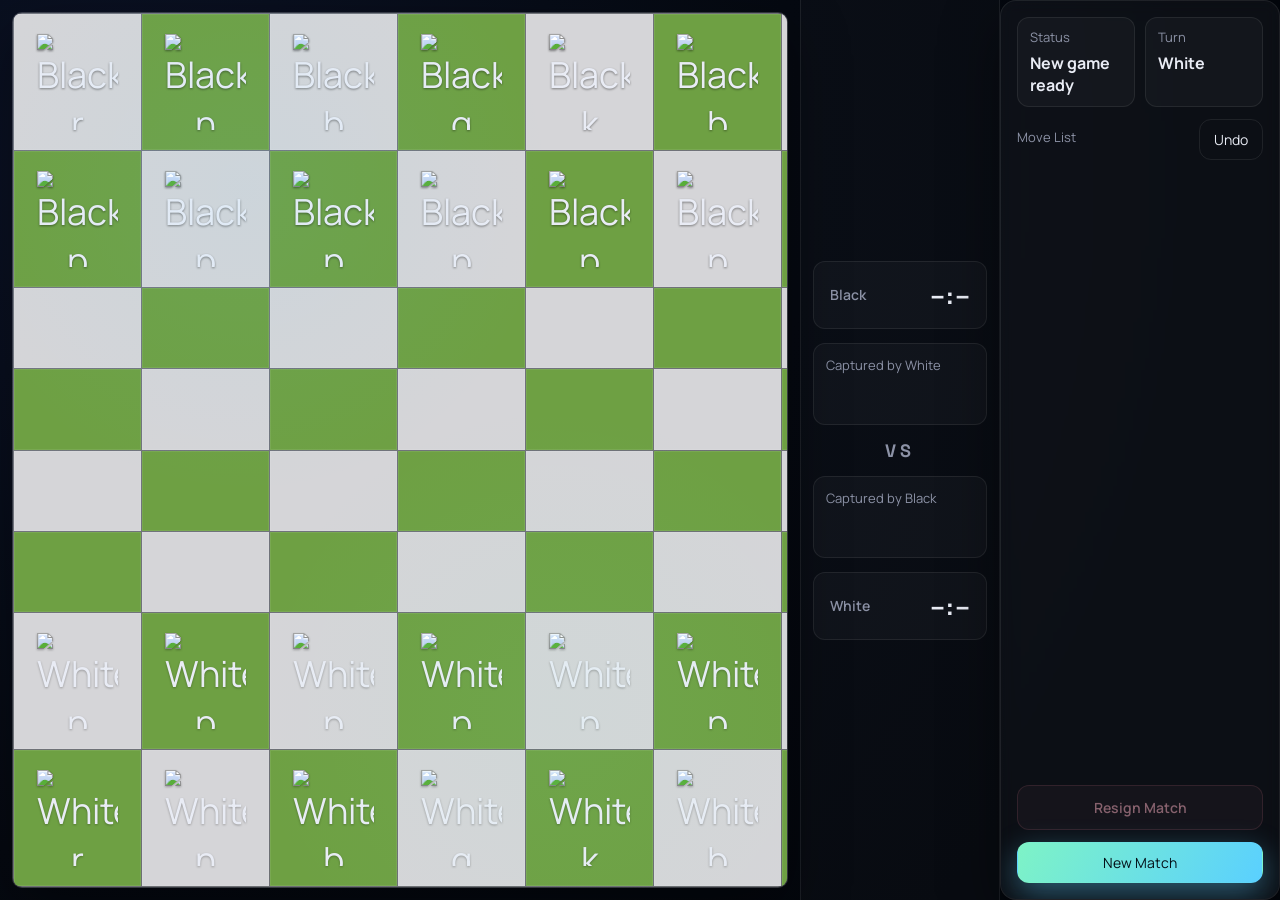
==== focus.html @ 6addab06 "feat: add game settings management and theme selection UI - Implemented game settings management in " ====
<!DOCTYPE html>
<html lang="en">
<head>
    <meta charset="UTF-8">
    <meta name="viewport" content="width=device-width, initial-scale=1.0">
    <title>Aurum Chess - Match</title>
    <link rel="preconnect" href="https://fonts.googleapis.com">
    <link rel="preconnect" href="https://fonts.gstatic.com" crossorigin>
    <link href="https://fonts.googleapis.com/css2?family=Manrope:wght@400;600;700&family=Space+Grotesk:wght@500;700&display=swap" rel="stylesheet">
    <link rel="stylesheet" href="styles/main.css">
</head>
<body class="focus-active">
    <div class="focus-layout active" id="focusLayout">
        <div class="focus-board-area">
            <div class="board-shell" id="focusBoardShell">
                <div class="board" id="focusBoard"></div>
                <div class="board-overlay"></div>
            </div>
        </div>

        <div class="focus-center">
            <div class="focus-clock">
                <span class="tag">Black</span>
                <span class="time" id="focusTimeBlack">--:--</span>
            </div>

            <div class="focus-captured">
                <p class="label">Captured by White</p>
                <div class="captured-row" id="focusCapturedWhite"></div>
            </div>

            <div class="focus-vs">VS</div>

            <div class="focus-captured">
                <p class="label">Captured by Black</p>
                <div class="captured-row" id="focusCapturedBlack"></div>
            </div>

            <div class="focus-clock">
                <span class="tag">White</span>
                <span class="time" id="focusTimeWhite">--:--</span>
            </div>
        </div>

        <div class="focus-right panel">
            <div class="focus-info">
                <div class="status">
                    <p class="label">Status</p>
                    <p class="value" id="focusStatusText">Ready</p>
                </div>
                <div class="status">
                    <p class="label">Turn</p>
                    <p class="value" id="focusTurnText">White</p>
                </div>
            </div>
            <div class="label-row">
                <p class="label">Move List</p>
                <button class="ghost" id="focusUndoBtn">Undo</button>
            </div>
            <ol id="focusMoveList" class="move-list"></ol>
            <button id="resignBtn" class="resign secondary">Resign Match</button>
            <div class="focus-post-actions" id="focusPostActions">
                <button id="reviewGameBtn" class="ghost post-match-action" disabled>Review Game</button>
                <button class="ghost exit-focus-btn post-match-action" id="exitFocusBtn">Exit Match</button>
            </div>
            <button id="newGameBtn" class="primary">New Match</button>
        </div>
    </div>

    <div id="toastContainer" class="toast-container" aria-live="polite"></div>

    <div id="resignModal" class="resign-modal" aria-hidden="true">
        <div id="resignBackdrop" class="resign-backdrop"></div>
        <section class="resign-panel" role="dialog" aria-modal="true" aria-labelledby="resignTitle">
            <h2 id="resignTitle">Resign Match?</h2>
            <p class="resign-message">Are you sure you want to resign? This will end the match immediately and count as a loss.</p>
            <div class="resign-actions">
                <button id="cancelResignBtn" class="ghost">Cancel</button>
                <button id="confirmResignBtn" class="danger">Resign</button>
            </div>
        </section>
    </div>

    <div id="reviewModal" class="review-modal" aria-hidden="true">
        <div id="reviewBackdrop" class="review-backdrop"></div>
        <section class="review-panel" role="dialog" aria-modal="true" aria-labelledby="reviewTitle">
            <header class="review-header">
                <div>
                    <p class="label">Post-Game Analysis</p>
                    <h2 id="reviewTitle">Stockfish Review</h2>
                </div>
                <button id="closeReviewBtn" class="ghost" type="button">Close</button>
            </header>
            <p id="reviewSummary" class="review-summary">Waiting for analysis...</p>
            <div id="reviewProgress" class="review-progress">Preparing Stockfish review...</div>
            <ol id="reviewList" class="review-list"></ol>
        </section>
    </div>

    <script type="module" src="js/app.js"></script>
</body>
</html>
---- styles/main.css ----
* {
    box-sizing: border-box;
}

:root {
    --bg: radial-gradient(circle at 10% 20%, #0b1226, #050911 50%, #03060c 80%);
    --text: #e9ecf5;
    --muted: #8c92a6;
    --card: rgba(255, 255, 255, 0.04);
    --stroke: rgba(255, 255, 255, 0.08);
    --glow: 0 20px 80px rgba(0, 245, 255, 0.15);
    --shadow: 0 20px 60px rgba(0, 0, 0, 0.4);
    --accent: #7ef3c6;
    --accent-2: #5ad0ff;
    --danger: #ff8fa3;

    /* board theme defaults */
    --light-square: #f7f8fc;
    --dark-square: #cad1e5;
    --accent-strong: #5ad0ff;
    --accent-soft: rgba(90, 208, 255, 0.18);
}

body {
    margin: 0;
    min-height: 100vh;
    font-family: 'Manrope', system-ui, -apple-system, sans-serif;
    color: var(--text);
    background: var(--bg);
    background-attachment: fixed;
    padding: 24px;
    overflow-x: hidden;
}

.hero-grid {
    max-width: 1400px;
    margin: 0 auto;
    display: grid;
    gap: 18px;
}

.topbar {
    display: flex;
    align-items: center;
    justify-content: space-between;
    padding: 18px 20px;
    border: 1px solid var(--stroke);
    border-radius: 16px;
    background: linear-gradient(135deg, rgba(255,255,255,0.05), rgba(255,255,255,0.01));
    box-shadow: var(--glow), var(--shadow);
}

h1 {
    margin: 6px 0 0;
    font-family: 'Space Grotesk', 'Manrope', sans-serif;
    font-size: 32px;
    letter-spacing: -0.5px;
}

.eyebrow {
    margin: 0;
    text-transform: uppercase;
    letter-spacing: 3px;
    font-size: 11px;
    color: var(--muted);
}

.top-actions {
    display: flex;
    gap: 10px;
}

.top-actions button {
    min-width: 120px;
}

button {
    font-family: inherit;
    font-size: 14px;
    color: var(--text);
    border: none;
    border-radius: 12px;
    background: var(--card);
    padding: 10px 14px;
    cursor: pointer;
    border: 1px solid var(--stroke);
    transition: transform 0.15s ease, border-color 0.2s ease, background 0.2s ease, box-shadow 0.2s ease;
}

button:hover {
    transform: translateY(-1px);
    border-color: rgba(255, 255, 255, 0.18);
}

button:active {
    transform: translateY(0);
}

button.primary {
    background: linear-gradient(120deg, var(--accent), var(--accent-2));
    color: #041018;
    box-shadow: 0 10px 30px rgba(90, 208, 255, 0.4);
    border-color: transparent;
}

button:disabled {
    opacity: 0.5;
    cursor: not-allowed;
    pointer-events: none;
}

.locked-control {
    opacity: 0.5;
    cursor: not-allowed !important;
    pointer-events: none !important;
}

/* Toast notifications */
.toast-container {
    position: fixed;
    top: 18px;
    right: 18px;
    display: grid;
    gap: 10px;
    z-index: 1200;
    pointer-events: none;
}

.toast {
    min-width: 240px;
    max-width: 320px;
    padding: 12px 14px;
    border-radius: 12px;
    border: 1px solid var(--stroke);
    background: rgba(12, 18, 32, 0.9);
    color: var(--text);
    box-shadow: 0 12px 30px rgba(0,0,0,0.35);
    font-weight: 600;
    display: flex;
    align-items: center;
    justify-content: space-between;
    gap: 12px;
    animation: toast-in 250ms ease, toast-out 250ms ease 3.75s forwards;
}

.review-modal {
    position: fixed;
    inset: 0;
    display: none;
    z-index: 1300;
}

.review-modal.active {
    display: block;
}

.review-backdrop {
    position: absolute;
    inset: 0;
    background: rgba(2, 6, 14, 0.72);
    backdrop-filter: blur(4px);
}

.review-panel {
    position: relative;
    width: min(920px, calc(100vw - 28px));
    max-height: calc(100vh - 40px);
    overflow: hidden;
    margin: 20px auto;
    border-radius: 16px;
    border: 1px solid var(--stroke);
    background: linear-gradient(160deg, rgba(8, 14, 27, 0.97), rgba(9, 12, 20, 0.95));
    box-shadow: var(--shadow), var(--glow);
    padding: 16px;
    display: grid;
    gap: 10px;
}

.review-header {
    display: flex;
    align-items: start;
    justify-content: space-between;
    gap: 12px;
}

.review-header h2 {
    margin: 3px 0 0;
    font-family: 'Space Grotesk', 'Manrope', sans-serif;
    font-size: 24px;
}

.review-summary {
    margin: 0;
    color: var(--text);
    font-weight: 700;
}

.review-progress {
    margin: 0;
    color: var(--muted);
    font-size: 13px;
}

.review-list {
    margin: 0;
    padding: 0;
    list-style: none;
    display: grid;
    gap: 8px;
    overflow: auto;
    padding-right: 6px;
}

.review-item {
    border: 1px solid var(--stroke);
    border-radius: 12px;
    padding: 10px 12px;
    background: rgba(255, 255, 255, 0.03);
    display: grid;
    gap: 6px;
}

.review-item-top {
    display: flex;
    align-items: center;
    justify-content: space-between;
    gap: 10px;
}

.review-move {
    font-weight: 700;
}

.review-badge {
    border-radius: 999px;
    padding: 5px 10px;
    font-size: 12px;
    border: 1px solid transparent;
    white-space: nowrap;
}

.review-badge.best { background: rgba(126, 243, 198, 0.18); border-color: rgba(126, 243, 198, 0.45); color: #c9ffe8; }
.review-badge.excellent { background: rgba(109, 220, 255, 0.18); border-color: rgba(109, 220, 255, 0.45); color: #cbf4ff; }
.review-badge.good { background: rgba(90, 208, 255, 0.16); border-color: rgba(90, 208, 255, 0.35); color: #d3eeff; }
.review-badge.inaccuracy { background: rgba(255, 193, 95, 0.16); border-color: rgba(255, 193, 95, 0.4); color: #ffe9b8; }
.review-badge.mistake { background: rgba(255, 153, 102, 0.16); border-color: rgba(255, 153, 102, 0.45); color: #ffd9c2; }
.review-badge.blunder { background: rgba(255, 103, 129, 0.17); border-color: rgba(255, 103, 129, 0.5); color: #ffd2dc; }

.review-detail,
.review-best-hint {
    margin: 0;
    font-size: 13px;
}

.review-best-hint {
    color: var(--accent);
}

/* Resign modal */
.resign-modal {
    position: fixed;
    inset: 0;
    display: none;
    z-index: 1300;
    align-items: center;
    justify-content: center;
}

.resign-backdrop {
    position: absolute;
    inset: 0;
    background: rgba(2, 6, 14, 0.72);
    backdrop-filter: blur(4px);
}

.resign-panel {
    position: relative;
    width: min(420px, calc(100vw - 48px));
    border-radius: 16px;
    border: 1px solid var(--stroke);
    background: linear-gradient(160deg, rgba(8, 14, 27, 0.97), rgba(9, 12, 20, 0.95));
    box-shadow: var(--shadow), var(--glow);
    padding: 24px;
    display: grid;
    gap: 16px;
}

.resign-panel h2 {
    margin: 0;
    font-family: 'Space Grotesk', 'Manrope', sans-serif;
    font-size: 22px;
}

.resign-message {
    margin: 0;
    color: var(--muted);
    font-size: 14px;
    line-height: 1.5;
}

.resign-actions {
    display: grid;
    grid-template-columns: 1fr 1fr;
    gap: 10px;
}

.toast.success { border-color: rgba(126, 243, 198, 0.6); }
.toast.info { border-color: rgba(90, 208, 255, 0.6); }
.toast.warn { border-color: rgba(255, 179, 71, 0.6); }
.toast.danger { border-color: rgba(255, 143, 163, 0.7); }

@keyframes toast-in {
    from { opacity: 0; transform: translateY(-12px); }
    to { opacity: 1; transform: translateY(0); }
}

@keyframes toast-out {
    to { opacity: 0; transform: translateY(-10px); }
}

button.ghost {
    background: transparent;
    border-color: var(--stroke);
}

button.secondary {
    background: rgba(255, 140, 163, 0.08);
    border-color: rgba(255, 140, 163, 0.25);
    color: #ffb3c6;
}

button.danger {
    background: linear-gradient(120deg, rgba(255, 140, 163, 0.9), rgba(255, 100, 140, 0.85));
    color: #fff;
    border-color: transparent;
    box-shadow: 0 10px 30px rgba(255, 140, 163, 0.35);
}

button.resign {
    width: 100%;
    padding: 12px;
    margin-top: 6px;
    font-weight: 600;
}

.layout {
    display: grid;
    grid-template-columns: 280px 1fr 260px;
    gap: 18px;
}

.home-layout {
    grid-template-columns: minmax(280px, 760px);
    justify-content: center;
}

.home-layout .panel.controls {
    width: 100%;
}

.panel {
    border: 1px solid var(--stroke);
    border-radius: 16px;
    background: var(--card);
    padding: 16px;
    box-shadow: var(--shadow);
    backdrop-filter: blur(8px);
}

.controls .control-block {
    margin-bottom: 16px;
}

.label {
    margin: 0 0 6px;
    color: var(--muted);
    font-size: 13px;
}

.label-row {
    display: flex;
    justify-content: space-between;
    align-items: center;
    gap: 10px;
}

.pill {
    padding: 6px 10px;
    border-radius: 20px;
    font-size: 12px;
    color: #041018;
    background: var(--accent);
    font-weight: 700;
}

.segmented {
    display: grid;
    grid-template-columns: repeat(2, 1fr);
    gap: 10px;
}

.segmented.small {
    grid-template-columns: repeat(3, 1fr);
}

.seg {
    padding: 10px 12px;
    background: rgba(255, 255, 255, 0.03);
}

.seg.active {
    background: rgba(255, 255, 255, 0.08);
    border-color: rgba(255, 255, 255, 0.12);
}

.chips {
    display: flex;
    gap: 8px;
    flex-wrap: wrap;
}

.chip {
    background: rgba(255, 255, 255, 0.04);
    border-radius: 999px;
    padding: 8px 12px;
    border: 1px solid var(--stroke);
}

.chip.active {
    background: rgba(255, 255, 255, 0.12);
    border-color: rgba(255, 255, 255, 0.18);
}

.theme-grid {
    display: grid;
    grid-template-columns: repeat(auto-fit, minmax(120px, 1fr));
    gap: 10px;
}

.theme-card {
    width: 100%;
    padding: 10px;
    display: grid;
    gap: 6px;
    align-items: center;
    grid-template-columns: 36px 1fr;
    grid-template-rows: auto auto;
    background: rgba(255, 255, 255, 0.03);
}

.theme-card .swatch {
    width: 36px;
    height: 36px;
    border-radius: 10px;
    border: 1px solid rgba(255, 255, 255, 0.15);
    grid-row: span 2;
}

.theme-card .title {
    font-weight: 700;
}

.theme-card .lock {
    color: var(--muted);
    font-size: 12px;
}

.theme-card.locked {
    opacity: 0.6;
    cursor: not-allowed;
}

.theme-card.active {
    border-color: rgba(255, 255, 255, 0.18);
    box-shadow: 0 10px 30px rgba(90, 208, 255, 0.3);
}

.hint {
    margin: 6px 0 0;
    font-size: 12px;
    color: var(--muted);
}

.board-wrapper {
    display: grid;
    gap: 12px;
}

.timers {
    display: grid;
    grid-template-columns: repeat(2, 1fr);
    gap: 10px;
}

.clock {
    border: 1px solid var(--stroke);
    border-radius: 12px;
    padding: 10px 12px;
    background: rgba(255, 255, 255, 0.03);
    display: flex;
    align-items: center;
    justify-content: space-between;
}

.clock .tag {
    color: var(--muted);
    font-size: 13px;
}

.clock .time {
    font-weight: 700;
    font-size: 20px;
}

.board-shell {
    position: relative;
    border-radius: 10px;
    overflow: hidden;
    box-shadow: var(--shadow);
    border: 1px solid rgba(255, 255, 255, 0.16);
    background: linear-gradient(145deg, rgba(255,255,255,0.06), rgba(255,255,255,0.02));
}

.board {
    position: relative;
    width: 100%;
    aspect-ratio: 1;
    display: grid;
    grid-template-columns: repeat(8, 1fr);
    grid-template-rows: repeat(8, 1fr);
    gap: 1px;
    padding: 1px;
    background: rgba(255, 255, 255, 0.4);
    transition: transform 0.3s ease;
}

.board.flipped {
    transform: rotate(180deg);
}

.square {
    position: relative;
    display: grid;
    place-items: center;
    font-size: clamp(26px, 5vw, 36px);
    user-select: none;
    transition: background 0.2s ease, transform 0.1s ease;
    border-radius: 0;
}

.square.light {
    background: var(--light-square);
}

.square.dark {
    background: var(--dark-square);
}

.square .piece {
    width: 84%;
    height: 84%;
    display: block;
    pointer-events: auto;
    user-select: none;
    transition: transform 0.1s ease;
    cursor: grab;
    object-fit: contain;
    filter: drop-shadow(0 1px 1px rgba(0, 0, 0, 0.35));
}

.square .piece:active {
    cursor: grabbing;
}

/* White pieces */
.square .piece-w {
    filter: drop-shadow(0 1px 1px rgba(0, 0, 0, 0.28));
}

/* Black pieces */
.square .piece-b {
    filter: drop-shadow(0 1px 1px rgba(0, 0, 0, 0.42));
}

.square.highlight-move::after {
    content: '';
    width: 24px;
    height: 24px;
    border-radius: 50%;
    background: var(--accent-soft);
    border: 3px solid var(--accent-strong);
    position: absolute;
    box-shadow: 0 0 8px var(--accent-strong), inset 0 0 4px var(--accent-strong);
}

.square.capture::after {
    width: 70%;
    height: 70%;
    border-radius: 10px;
}

.square.selected {
    background: rgba(90, 208, 255, 0.34) !important;
    outline: 3px solid var(--accent-strong);
    outline-offset: -2px;
    box-shadow: inset 0 0 0 3px rgba(90, 208, 255, 0.7), 0 0 12px rgba(90, 208, 255, 0.45);
}

.square.last-move {
    background: rgba(126, 243, 198, 0.34) !important;
    box-shadow: inset 0 0 0 3px rgba(126, 243, 198, 0.85), 0 0 12px rgba(126, 243, 198, 0.5);
}

.square.drag-over {
    background: rgba(90, 208, 255, 0.28) !important;
    outline: 3px dashed var(--accent-strong);
    outline-offset: -3px;
}

.square.in-check {
    box-shadow: inset 0 0 0 3px var(--danger);
}

.board-overlay {
    position: absolute;
    inset: 0;
    pointer-events: none;
    background: radial-gradient(circle at 30% 20%, rgba(90, 208, 255, 0.07), transparent 35%),
                radial-gradient(circle at 70% 80%, rgba(126, 243, 198, 0.06), transparent 35%);
}

.info-row {
    display: grid;
    grid-template-columns: repeat(3, 1fr);
    gap: 10px;
}

.captured-bar {
    display: grid;
    grid-template-columns: 1fr 1fr;
    gap: 10px;
}

.captured-side {
    border: 1px solid var(--stroke);
    border-radius: 12px;
    padding: 10px 12px;
    background: rgba(255, 255, 255, 0.03);
}

.captured-row {
    display: flex;
    flex-wrap: wrap;
    gap: 2px;
    min-height: 28px;
    font-size: 22px;
    line-height: 1;
}

.captured-piece {
    width: 22px;
    height: 22px;
    object-fit: contain;
    filter: drop-shadow(0 1px 1px rgba(0, 0, 0, 0.35));
}

.status {
    border: 1px solid var(--stroke);
    border-radius: 12px;
    padding: 10px 12px;
    background: rgba(255, 255, 255, 0.03);
}

.status .value {
    margin: 2px 0 0;
    font-size: 16px;
    font-weight: 700;
}

.moves .move-list {
    margin: 12px 0 0;
    padding-left: 20px;
    max-height: calc(100vh - 220px);
    overflow-y: auto;
    display: grid;
    gap: 8px;
}

.move-list li {
    background: rgba(255, 255, 255, 0.03);
    padding: 8px 10px;
    border-radius: 10px;
    border: 1px solid var(--stroke);
    list-style-position: inside;
}

@media (max-width: 1100px) {
    .layout {
        grid-template-columns: 1fr;
    }

    .timers {
        grid-template-columns: repeat(2, minmax(0, 1fr));
    }

    .info-row {
        grid-template-columns: repeat(3, minmax(0, 1fr));
    }
}

@media (max-width: 720px) {
    body {
        padding: 14px;
    }

    .layout {
        grid-template-columns: 1fr;
    }

    .info-row {
        grid-template-columns: repeat(2, minmax(0, 1fr));
    }
}

/* ── Mobile-first refinements ── */
@media (max-width: 900px) {
    .topbar {
        flex-direction: column;
        align-items: flex-start;
        gap: 12px;
    }
    .top-actions {
        width: 100%;
        flex-wrap: wrap;
    }

    .top-actions button {
        flex: 1 1 48%;
    }

    .layout {
        grid-template-columns: 1fr;
        gap: 14px;
    }

    .home-layout {
        grid-template-columns: 1fr;
    }

    .board-wrapper {
        order: 1;
    }

    .panel.controls {
        order: 2;
    }

    .panel.moves {
        order: 3;
    }

    .board-shell {
        max-width: 640px;
        margin: 0 auto;
        width: 100%;
        height: auto;
    }

    .timers {
        grid-template-columns: 1fr;
    }

    .captured-bar {
        grid-template-columns: 1fr;
    }

    .info-row {
        grid-template-columns: repeat(2, minmax(0, 1fr));
    }
}

@media (max-width: 600px) {
    body {
        padding: 10px;
    }

    h1 {
        font-size: 26px;
    }

    .top-actions button {
        flex-basis: 100%;
    }

    .board-shell {
        width: calc(100vw - 20px);
        height: calc(100vw - 20px);
        max-width: 100%;
        max-height: 100vw;
        margin: 0 auto;
    }

    .moves .move-list {
        max-height: 240px;
    }
}

/* ── Board theme swatches ───────────────────────────────────────────────
   Each theme sets square colours, accent colours, and overrides
   piece fill / stroke so pieces are always readable on that palette.
──────────────────────────────────────────────────────────────────────── */

/* 0 · Tournament Green (classic green + gray) */
.theme-0 {
    --light-square: #d5d5d8; --dark-square: #6ea043;
    --accent-strong: #5ad0ff; --accent-soft: rgba(90,208,255,0.18);
    --pw-color: #ffffff; --pw-stroke: #111111;
    --pb-color: #111111; --pb-stroke: rgba(255,255,255,0.75);
}

/* 1 · Amberwood (warm honey-brown) */
.theme-1 {
    --light-square: #f8f0df; --dark-square: #d8b889;
    --accent-strong: #ffb347; --accent-soft: rgba(255,179,71,0.22);
    --pw-color: #fff8e7; --pw-stroke: #3d1c02;
    --pb-color: #2b0f00; --pb-stroke: rgba(255,230,180,0.65);
}

/* 2 · Mint Crest (fresh green) */
.theme-2 {
    --light-square: #e7fff3; --dark-square: #9de5c2;
    --accent-strong: #46d681; --accent-soft: rgba(70,214,129,0.18);
    --pw-color: #f4fff9; --pw-stroke: #0d2b1a;
    --pb-color: #0d2b1a; --pb-stroke: rgba(200,255,225,0.6);
}

/* 3 · Blush Silk (soft pink) */
.theme-3 {
    --light-square: #ffeef5; --dark-square: #f3a6cd;
    --accent-strong: #ff6fbd; --accent-soft: rgba(255,111,189,0.18);
    --pw-color: #fff0f7; --pw-stroke: #5a0030;
    --pb-color: #3b0020; --pb-stroke: rgba(255,210,235,0.65);
}

/* 4 · Polar Sky (periwinkle-blue) */
.theme-4 {
    --light-square: #f2f7ff; --dark-square: #9fbdfc;
    --accent-strong: #6f8bff; --accent-soft: rgba(111,139,255,0.2);
    --pw-color: #eef4ff; --pw-stroke: #18215c;
    --pb-color: #101840; --pb-stroke: rgba(210,225,255,0.6);
}

/* 5 · Violet Crown (lavender-purple) */
.theme-5 {
    --light-square: #f9f2ff; --dark-square: #c9a6f7;
    --accent-strong: #b073ff; --accent-soft: rgba(176,115,255,0.2);
    --pw-color: #fbf4ff; --pw-stroke: #2e0050;
    --pb-color: #220040; --pb-stroke: rgba(240,210,255,0.6);
}

/* 6 · Glacier Fade (teal-grey) */
.theme-6 {
    --light-square: #eef6f7; --dark-square: #89b6c4;
    --accent-strong: #49c1ff; --accent-soft: rgba(73,193,255,0.16);
    --pw-color: #f0fafc; --pw-stroke: #0d2d38;
    --pb-color: #062030; --pb-stroke: rgba(195,235,245,0.6);
}

/* 7 · Champagne (warm taupe) */
.theme-7 {
    --light-square: #f7f3ef; --dark-square: #c7b09d;
    --accent-strong: #e5c08c; --accent-soft: rgba(229,192,140,0.2);
    --pw-color: #fffbf5; --pw-stroke: #3a2510;
    --pb-color: #2a180a; --pb-stroke: rgba(255,240,210,0.6);
}

/* 8 · Garden Glass (bright sage) */
.theme-8 {
    --light-square: #f6fff7; --dark-square: #b5f0c2;
    --accent-strong: #7be495; --accent-soft: rgba(123,228,149,0.2);
    --pw-color: #f4fff6; --pw-stroke: #103020;
    --pb-color: #0c2518; --pb-stroke: rgba(210,255,220,0.6);
}

/* 9 · Frosted Slate (muted silver) */
.theme-9 {
    --light-square: #f6f7fb; --dark-square: #bfc2d7;
    --accent-strong: #9aa4ff; --accent-soft: rgba(154,164,255,0.2);
    --pw-color: #f8f9ff; --pw-stroke: #20223a;
    --pb-color: #181a30; --pb-stroke: rgba(220,225,255,0.6);
}

/* ═══════════════════════════════════════════
   FOCUS MODE LAYOUT
   ═══════════════════════════════════════════ */

.focus-layout {
    display: none;
}

.focus-layout.active {
    display: flex;
    flex-direction: row;
    height: 100vh;
    width: 100vw;
    position: fixed;
    top: 0;
    left: 0;
    z-index: 1000;
    background: var(--bg);
    background-attachment: fixed;
    overflow: hidden;
}

body.focus-active > .focus-layout.active {
    position: fixed;
}

/* Left — board fills entire area as a square */
.focus-board-area {
    flex: 1;
    display: flex;
    align-items: center;
    justify-content: center;
    padding: 12px;
    min-width: 0;
}

.focus-board-area .board-shell {
    width: calc(100vh - 24px);
    max-width: 100%;
    height: calc(100vh - 24px);
    max-height: 100%;
}

.focus-board-area .board {
    position: relative;
    width: 100%;
    height: 100%;
    display: grid;
    grid-template-columns: repeat(8, 1fr);
    grid-template-rows: repeat(8, 1fr);
}

/* Center — clocks + captured */
.focus-center {
    width: 200px;
    min-width: 200px;
    display: flex;
    flex-direction: column;
    gap: 14px;
    padding: 16px 12px;
    justify-content: center;
    border-left: 1px solid var(--stroke);
    border-right: 1px solid var(--stroke);
    background: rgba(255, 255, 255, 0.02);
}

.focus-clock {
    border: 1px solid var(--stroke);
    border-radius: 12px;
    padding: 14px 16px;
    background: rgba(255, 255, 255, 0.03);
    display: flex;
    align-items: center;
    justify-content: space-between;
}

.focus-clock .tag {
    color: var(--muted);
    font-size: 14px;
    font-weight: 600;
}

.focus-clock .time {
    font-weight: 700;
    font-size: 28px;
}

.focus-captured {
    border: 1px solid var(--stroke);
    border-radius: 12px;
    padding: 12px;
    background: rgba(255, 255, 255, 0.03);
}

.focus-captured .captured-row {
    min-height: 32px;
    font-size: 24px;
}

.focus-captured .captured-piece {
    width: 26px;
    height: 26px;
}

.focus-vs {
    text-align: center;
    font-family: 'Space Grotesk', sans-serif;
    font-size: 18px;
    font-weight: 700;
    color: var(--muted);
    letter-spacing: 4px;
}

/* Right — info + moves + exit */
.focus-right {
    width: 280px;
    min-width: 280px;
    display: flex;
    flex-direction: column;
    gap: 12px;
    overflow: hidden;
}

.focus-info {
    display: grid;
    grid-template-columns: 1fr 1fr;
    gap: 10px;
}

.focus-right .move-list {
    flex: 1;
    max-height: none;
    overflow-y: auto;
}

.focus-post-actions {
    display: none;
    gap: 10px;
    margin-top: auto;
}

.focus-post-actions.visible {
    display: grid;
}

.post-match-action {
    width: 100%;
}

.exit-focus-btn {
    width: 100%;
    padding: 14px;
    font-size: 15px;
    font-weight: 600;
    color: var(--danger);
    border-color: rgba(255,143,163,0.25);
}

.exit-focus-btn:hover {
    background: rgba(255,143,163,0.08);
}

/* Hide normal layout when focus is active */
body.focus-active .hero-grid > header,
body.focus-active #normalLayout {
    display: none !important;
}

body.focus-active {
    padding: 0;
    overflow: hidden;
}

body.focus-active .hero-grid {
    max-width: 100%;
    gap: 0;
    height: 100vh;
}

/* Focus mode mobile overrides (after base styles for priority) */
@media (max-width: 900px) {
    .focus-layout.active {
        flex-direction: column;
        height: 100vh;
        overflow-y: auto;
    }

    .focus-board-area {
        height: 56vh;
        padding: 8px;
    }

    .focus-board-area .board-shell {
        width: calc(100vw - 20px);
        height: calc(100vw - 20px);
        max-width: 100%;
        max-height: calc(100vw - 20px);
    }

    .focus-center {
        width: 100%;
        min-width: 0;
        flex-direction: row;
        flex-wrap: wrap;
        gap: 10px;
        border-left: none;
        border-right: none;
        border-top: 1px solid var(--stroke);
        border-bottom: 1px solid var(--stroke);
    }

    .focus-center .focus-clock,
    .focus-center .focus-captured {
        flex: 1 1 45%;
    }

    .focus-right {
        width: 100%;
        min-width: 0;
        padding: 12px;
    }

    .focus-clock .time {
        font-size: 22px;
    }

    .focus-captured .captured-row {
        font-size: 20px;
    }

    .focus-right .move-list {
        max-height: 260px;
    }
}
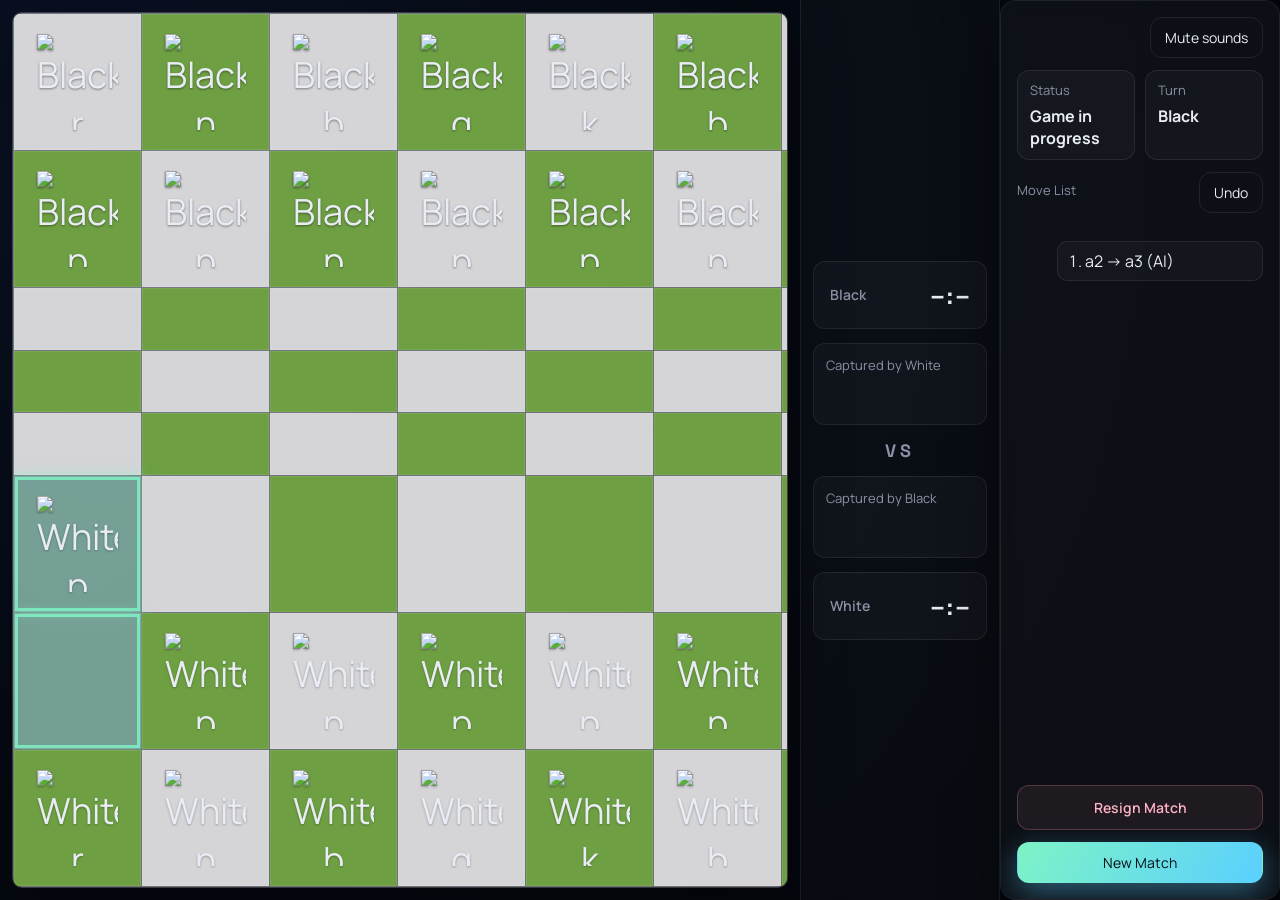
==== commit 6096857f: "feat: add audio mute toggle and improve accessibility features" ====
--- a/focus.html
+++ b/focus.html
@@ -43,14 +43,17 @@
         </div>
 
         <div class="focus-right panel">
+            <div class="focus-action-row">
+                <button id="muteToggleBtn" class="ghost" type="button" aria-pressed="false">Mute sounds</button>
+            </div>
             <div class="focus-info">
                 <div class="status">
                     <p class="label">Status</p>
-                    <p class="value" id="focusStatusText">Ready</p>
+                    <p class="value" id="focusStatusText" role="status" aria-live="polite">Ready</p>
                 </div>
                 <div class="status">
                     <p class="label">Turn</p>
-                    <p class="value" id="focusTurnText">White</p>
+                    <p class="value" id="focusTurnText" role="status" aria-live="polite">White</p>
                 </div>
             </div>
             <div class="label-row">
--- a/styles/main.css
+++ b/styles/main.css
@@ -71,7 +71,7 @@
 }
 
 .top-actions button {
-    min-width: 120px;
+    min-width: 0;
 }
 
 button {
@@ -92,6 +92,12 @@
     border-color: rgba(255, 255, 255, 0.18);
 }
 
+button:focus-visible {
+    outline: 3px solid var(--accent-strong);
+    outline-offset: 3px;
+    box-shadow: 0 0 0 4px rgba(126, 243, 198, 0.15);
+}
+
 button:active {
     transform: translateY(0);
 }
@@ -239,12 +245,20 @@
     white-space: nowrap;
 }
 
+.review-badge.brilliant { background: rgba(255, 213, 120, 0.18); border-color: rgba(255, 213, 120, 0.55); color: #fff1c8; }
+.review-badge.great { background: rgba(120, 220, 255, 0.18); border-color: rgba(120, 220, 255, 0.5); color: #d8f4ff; }
 .review-badge.best { background: rgba(126, 243, 198, 0.18); border-color: rgba(126, 243, 198, 0.45); color: #c9ffe8; }
 .review-badge.excellent { background: rgba(109, 220, 255, 0.18); border-color: rgba(109, 220, 255, 0.45); color: #cbf4ff; }
 .review-badge.good { background: rgba(90, 208, 255, 0.16); border-color: rgba(90, 208, 255, 0.35); color: #d3eeff; }
 .review-badge.inaccuracy { background: rgba(255, 193, 95, 0.16); border-color: rgba(255, 193, 95, 0.4); color: #ffe9b8; }
 .review-badge.mistake { background: rgba(255, 153, 102, 0.16); border-color: rgba(255, 153, 102, 0.45); color: #ffd9c2; }
 .review-badge.blunder { background: rgba(255, 103, 129, 0.17); border-color: rgba(255, 103, 129, 0.5); color: #ffd2dc; }
+
+.review-badge.review-badge-compact {
+    font-size: 10px;
+    padding: 4px 6px;
+    white-space: nowrap;
+}
 
 .review-detail,
 .review-best-hint {
@@ -394,14 +408,14 @@
 }
 
 .segmented {
-    display: grid;
-    grid-template-columns: repeat(2, 1fr);
-    gap: 10px;
-}
-
-.segmented.small {
-    grid-template-columns: repeat(3, 1fr);
-}
+        display: grid;
+        grid-template-columns: repeat(2, minmax(0, 1fr));
+        gap: 10px;
+    }
+
+    .segmented.small {
+        grid-template-columns: repeat(auto-fit, minmax(100px, 1fr));
+    }
 
 .seg {
     padding: 10px 12px;
@@ -456,23 +470,49 @@
     grid-row: span 2;
 }
 
-.theme-card .title {
-    font-weight: 700;
-}
-
-.theme-card .lock {
-    color: var(--muted);
-    font-size: 12px;
-}
-
-.theme-card.locked {
-    opacity: 0.6;
-    cursor: not-allowed;
-}
-
-.theme-card.active {
-    border-color: rgba(255, 255, 255, 0.18);
-    box-shadow: 0 10px 30px rgba(90, 208, 255, 0.3);
+@media (max-width: 720px) {
+    .theme-grid {
+        grid-template-columns: 1fr;
+    }
+
+    .theme-card {
+        grid-template-columns: 1fr;
+        grid-template-rows: auto auto auto;
+        align-items: stretch;
+    }
+
+    .theme-card .swatch {
+        width: 100%;
+        height: 70px;
+        border-radius: 14px;
+        grid-row: 1;
+    }
+
+    .theme-card .title,
+    .theme-card .lock {
+        justify-self: start;
+    }
+
+    .chips {
+        display: grid;
+        grid-template-columns: repeat(2, minmax(0, 1fr));
+        gap: 8px;
+    }
+
+    .label-row {
+        flex-wrap: wrap;
+        gap: 8px;
+    }
+
+    .label-row .pill,
+    .label-row .value {
+        width: 100%;
+    }
+
+    .segmented,
+    .segmented.small {
+        grid-template-columns: repeat(2, minmax(0, 1fr));
+    }
 }
 
 .hint {
@@ -532,6 +572,7 @@
     padding: 1px;
     background: rgba(255, 255, 255, 0.4);
     transition: transform 0.3s ease;
+    z-index: 2;
 }
 
 .board.flipped {
@@ -544,6 +585,8 @@
     place-items: center;
     font-size: clamp(26px, 5vw, 36px);
     user-select: none;
+    touch-action: manipulation;
+    -webkit-tap-highlight-color: transparent;
     transition: background 0.2s ease, transform 0.1s ease;
     border-radius: 0;
 }
@@ -562,6 +605,7 @@
     display: block;
     pointer-events: auto;
     user-select: none;
+    -webkit-user-drag: none;
     transition: transform 0.1s ease;
     cursor: grab;
     object-fit: contain;
@@ -711,6 +755,7 @@
 @media (max-width: 720px) {
     body {
         padding: 14px;
+        background-attachment: scroll;
     }
 
     .layout {
@@ -1013,6 +1058,12 @@
     overflow: hidden;
 }
 
+.focus-action-row {
+    display: flex;
+    justify-content: flex-end;
+    gap: 10px;
+}
+
 .focus-info {
     display: grid;
     grid-template-columns: 1fr 1fr;
@@ -1048,6 +1099,405 @@
     border-color: rgba(255,143,163,0.25);
 }
 
+/* Dedicated Review Page */
+.review-page-body {
+    margin: 0;
+    min-height: 100vh;
+    height: 100dvh;
+    padding: 12px;
+    overflow: hidden;
+}
+
+.review-layout {
+    max-width: 100%;
+    margin: 0;
+    display: grid;
+    grid-template-columns: 1fr minmax(280px, 320px);
+    gap: 12px;
+    height: 100%;
+    min-height: 0;
+}
+
+.review-board-area {
+    display: grid;
+    gap: 8px;
+    height: 100%;
+    overflow: hidden;
+    grid-template-rows: auto minmax(0, 1fr) auto auto auto;
+    min-width: 0;
+    min-height: 0;
+}
+
+.review-stage {
+    display: grid;
+    grid-template-columns: auto minmax(0, 1fr);
+    gap: 12px;
+    align-items: center;
+    min-height: 0;
+}
+
+.review-eval-rail {
+    display: grid;
+    align-items: center;
+    justify-items: center;
+    gap: 8px;
+    width: 44px;
+    height: 100%;
+}
+
+.review-eval-bar {
+    position: relative;
+    width: 12px;
+    height: 100%;
+    border-radius: 999px;
+    border: 1px solid var(--stroke);
+    background: linear-gradient(180deg, #f4f7ff 0%, #f4f7ff 50%, #141822 50%, #141822 100%);
+    overflow: hidden;
+    box-shadow: inset 0 0 8px rgba(0, 0, 0, 0.25);
+}
+
+.review-eval-fill {
+    position: absolute;
+    left: 0;
+    bottom: 0;
+    width: 100%;
+    height: 50%;
+    background: #f4f7ff;
+    transition: height 0.2s ease;
+}
+
+.review-eval-marker {
+    position: absolute;
+    left: -4px;
+    width: 20px;
+    height: 2px;
+    background: var(--accent-2);
+    box-shadow: 0 0 8px rgba(90, 208, 255, 0.6);
+    top: 50%;
+    transform: translateY(-50%);
+}
+
+.review-eval-score {
+    font-size: 12px;
+    font-weight: 700;
+    color: var(--text);
+}
+
+.review-head {
+    display: flex;
+    align-items: center;
+    justify-content: space-between;
+    gap: 8px;
+}
+
+.review-head h1 {
+    margin: 0;
+    font-family: 'Space Grotesk', 'Manrope', sans-serif;
+    font-size: 22px;
+}
+
+.review-head .eyebrow {
+    margin: 0;
+    font-size: 11px;
+    text-transform: uppercase;
+    letter-spacing: 0.5px;
+    opacity: 0.7;
+}
+
+.review-controls {
+    display: grid;
+    grid-template-columns: repeat(5, 1fr);
+    gap: 6px;
+}
+
+#reviewBoardShell {
+    width: 100%;
+    max-width: 100%;
+    height: auto;
+    aspect-ratio: 1 / 1;
+    place-self: center;
+    display: flex;
+    align-items: center;
+    justify-content: center;
+    overflow: hidden;
+    background: rgba(0, 0, 0, 0.2);
+    border-radius: 12px;
+}
+
+#reviewBoard {
+    width: 100%;
+    height: 100%;
+}
+
+.board-arrow-canvas {
+    position: absolute;
+    inset: 0;
+    width: 100%;
+    height: 100%;
+    pointer-events: none;
+    z-index: 3;
+}
+
+.square .square-nag {
+    position: absolute;
+    top: 4px;
+    right: 4px;
+    padding: 2px 6px;
+    border-radius: 999px;
+    font-size: 11px;
+    font-weight: 700;
+    background: rgba(0, 0, 0, 0.6);
+    color: #fff;
+    border: 1px solid rgba(255, 255, 255, 0.2);
+    pointer-events: none;
+    z-index: 3;
+}
+
+.square-nag.brilliant { background: rgba(255, 193, 95, 0.85); color: #241400; }
+.square-nag.great { background: rgba(90, 208, 255, 0.85); color: #041018; }
+.square-nag.best { background: rgba(126, 243, 198, 0.85); color: #042018; }
+.square-nag.inaccuracy { background: rgba(255, 193, 95, 0.9); color: #241400; }
+.square-nag.mistake { background: rgba(255, 153, 102, 0.9); color: #2b1400; }
+.square-nag.blunder { background: rgba(255, 103, 129, 0.9); color: #2c0010; }
+
+.review-summary-row {
+    display: flex;
+    align-items: center;
+    justify-content: space-between;
+    gap: 8px;
+    flex-wrap: wrap;
+    font-size: 12px;
+}
+
+.review-eval-graph {
+    width: 100%;
+    height: 70px;
+    border-radius: 10px;
+    background: rgba(12, 18, 32, 0.6);
+    border: 1px solid var(--stroke);
+    display: block;
+}
+
+.review-result {
+    margin: 0;
+    font-weight: 700;
+    font-size: 12px;
+}
+
+.review-side {
+    display: grid;
+    grid-template-rows: auto auto 1fr auto;
+    gap: 8px;
+    height: 100%;
+    overflow: hidden;
+    min-height: 0;
+}
+
+.review-engine {
+    border: 1px solid var(--stroke);
+    border-radius: 10px;
+    background: rgba(255, 255, 255, 0.03);
+    padding: 10px;
+    display: grid;
+    gap: 8px;
+}
+
+.review-engine-head {
+    display: flex;
+    align-items: center;
+    justify-content: space-between;
+    gap: 8px;
+}
+
+.review-engine-head h3 {
+    margin: 0;
+    font-size: 13px;
+    font-weight: 700;
+    letter-spacing: 0.4px;
+}
+
+.review-engine-status {
+    font-size: 11px;
+    color: var(--muted);
+}
+
+.review-engine-line {
+    font-size: 12px;
+    line-height: 1.4;
+    color: var(--text);
+}
+
+.review-engine-line.alt {
+    color: var(--muted);
+}
+
+.review-engine-meta {
+    display: flex;
+    align-items: center;
+    justify-content: space-between;
+    gap: 8px;
+    font-size: 11px;
+    color: var(--muted);
+}
+
+.review-meta {
+    border: 1px solid var(--stroke);
+    border-radius: 10px;
+    background: rgba(255, 255, 255, 0.03);
+    padding: 8px 10px;
+    display: grid;
+    gap: 4px;
+}
+
+.review-meta p {
+    margin: 0;
+    display: flex;
+    justify-content: space-between;
+    gap: 6px;
+    font-size: 12px;
+}
+
+.review-meta span {
+    color: var(--muted);
+    font-size: 12px;
+}
+
+.review-meta strong {
+    font-size: 12px;
+    font-weight: 700;
+    text-transform: capitalize;
+}
+
+.review-move-list {
+    margin: 0;
+    padding: 6px 4px;
+    list-style: none;
+    overflow-y: auto;
+    overflow-x: hidden;
+    display: grid;
+    gap: 4px;
+    align-content: start;
+    height: 100%;
+    min-height: 0;
+}
+
+.review-nav-move {
+    border: 1px solid var(--stroke);
+    border-radius: 8px;
+    padding: 6px 8px;
+    background: rgba(255, 255, 255, 0.03);
+    cursor: pointer;
+    transition: border-color 0.2s ease, background 0.2s ease, transform 0.15s ease;
+    font-size: 12px;
+    display: grid;
+    gap: 4px;
+}
+
+.review-nav-top {
+    display: flex;
+    align-items: center;
+    justify-content: space-between;
+    gap: 6px;
+}
+
+.review-nav-text {
+    font-weight: 600;
+}
+
+.review-nav-move:hover {
+    transform: translateY(-1px);
+    border-color: rgba(255, 255, 255, 0.18);
+}
+
+.review-nav-move.preview {
+    border-color: rgba(126, 243, 198, 0.5);
+    box-shadow: 0 8px 20px rgba(126, 243, 198, 0.2);
+}
+
+.review-nav-move.active {
+    border-color: var(--accent-2);
+    background: rgba(90, 208, 255, 0.14);
+}
+
+.review-empty {
+    margin: 0;
+    color: var(--muted);
+    font-size: 13px;
+}
+
+@media (max-width: 1100px) {
+    .review-layout {
+        grid-template-columns: 1fr;
+    }
+
+    .review-side {
+        max-height: 260px;
+    }
+
+    .review-board-area {
+        grid-template-rows: auto minmax(0, 1fr) auto auto auto;
+    }
+
+    .review-stage {
+        grid-template-columns: 1fr;
+    }
+
+    .review-eval-rail {
+        order: 2;
+        width: 100%;
+        height: 36px;
+        grid-template-columns: auto 1fr;
+    }
+
+    .review-eval-bar {
+        width: 100%;
+        height: 12px;
+        background: linear-gradient(90deg, #141822 0%, #141822 50%, #f4f7ff 50%, #f4f7ff 100%);
+    }
+
+    .review-eval-fill {
+        height: 100%;
+        width: 50%;
+    }
+
+    .review-eval-marker {
+        width: 2px;
+        height: 18px;
+        left: 50%;
+        top: -4px;
+        transform: translateX(-50%);
+    }
+}
+
+@media (max-width: 720px) {
+    .review-page-body {
+        padding: 10px;
+    }
+
+    .review-head {
+        align-items: flex-start;
+        flex-direction: column;
+        gap: 6px;
+    }
+
+    .review-head h1 {
+        font-size: 18px;
+    }
+
+    .review-controls {
+        grid-template-columns: repeat(5, minmax(0, 1fr));
+        gap: 4px;
+    }
+
+    .review-board-area {
+        gap: 6px;
+    }
+
+    .review-side {
+        max-height: none;
+    }
+}
+
 .exit-focus-btn:hover {
     background: rgba(255,143,163,0.08);
 }
@@ -1073,18 +1523,19 @@
 @media (max-width: 900px) {
     .focus-layout.active {
         flex-direction: column;
-        height: 100vh;
+        height: 100dvh;
         overflow-y: auto;
     }
 
     .focus-board-area {
-        height: 56vh;
+        height: auto;
+        min-height: min(56dvh, 72vw);
         padding: 8px;
     }
 
     .focus-board-area .board-shell {
-        width: calc(100vw - 20px);
-        height: calc(100vw - 20px);
+        width: min(calc(100vw - 20px), calc(100dvh - 280px));
+        height: min(calc(100vw - 20px), calc(100dvh - 280px));
         max-width: 100%;
         max-height: calc(100vw - 20px);
     }
@@ -1109,7 +1560,7 @@
     .focus-right {
         width: 100%;
         min-width: 0;
-        padding: 12px;
+        padding: 12px 12px 16px;
     }
 
     .focus-clock .time {
@@ -1124,3 +1575,46 @@
         max-height: 260px;
     }
 }
+
+@media (max-width: 600px) {
+    .focus-layout.active {
+        gap: 0;
+    }
+
+    .focus-board-area {
+        min-height: min(54dvh, 78vw);
+        padding: 6px;
+    }
+
+    .focus-board-area .board-shell {
+        width: min(calc(100vw - 12px), calc(100dvh - 320px));
+        height: min(calc(100vw - 12px), calc(100dvh - 320px));
+    }
+
+    .focus-center {
+        padding: 10px 8px;
+        gap: 8px;
+    }
+
+    .focus-center .focus-clock,
+    .focus-center .focus-captured {
+        flex-basis: 100%;
+    }
+
+    .focus-right {
+        padding: 10px;
+        gap: 10px;
+    }
+
+    .review-page-body {
+        padding: 8px;
+    }
+
+    .review-board-area {
+        gap: 6px;
+    }
+
+    .review-controls {
+        gap: 4px;
+    }
+}
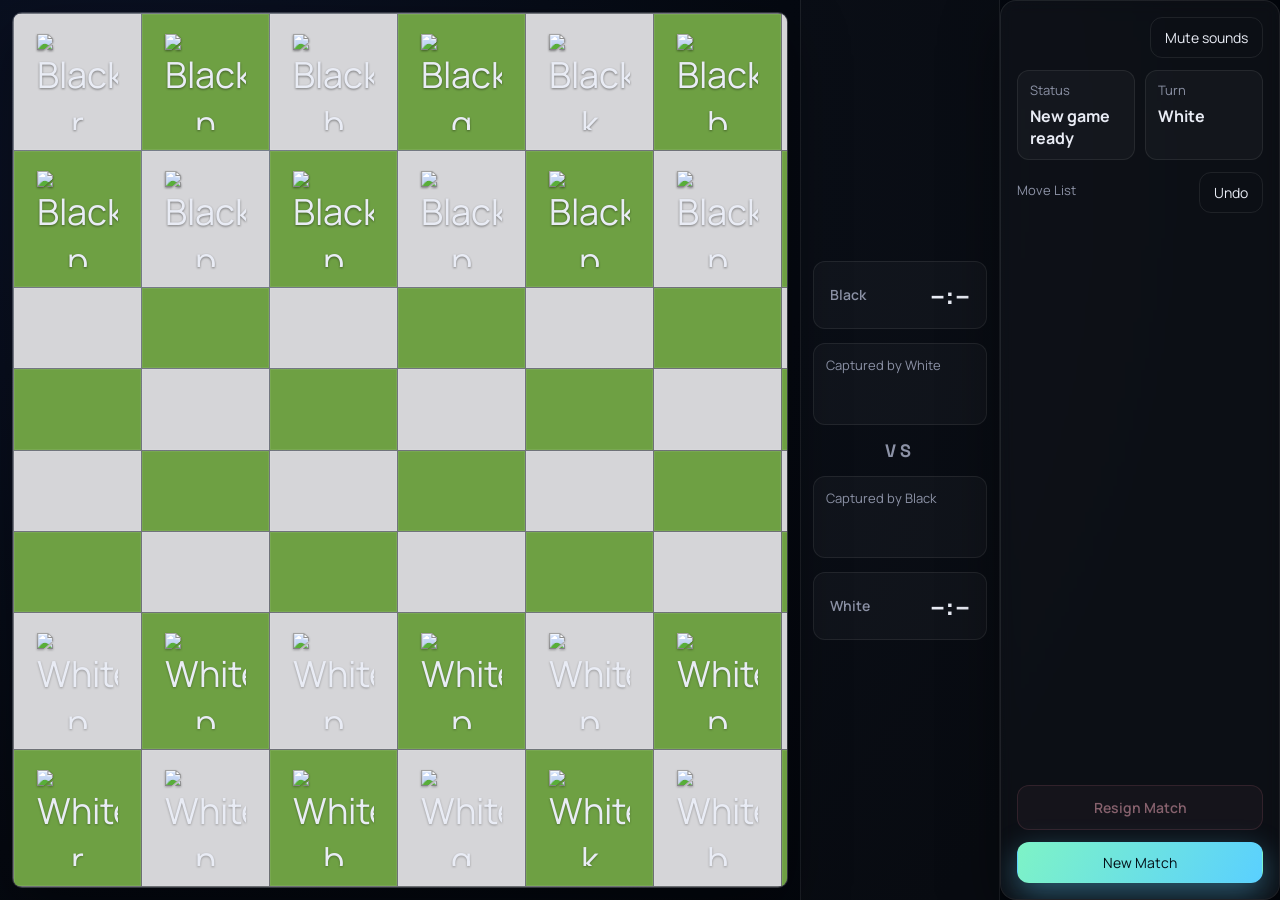
==== commit 51f430b6: "feat(accessibility): enhance keyboard navigation and add aria-labels for better screen reader suppor" ====
--- a/focus.html
+++ b/focus.html
@@ -58,15 +58,15 @@
             </div>
             <div class="label-row">
                 <p class="label">Move List</p>
-                <button class="ghost" id="focusUndoBtn">Undo</button>
+                <button class="ghost" id="focusUndoBtn" type="button" aria-label="Undo last move">Undo</button>
             </div>
             <ol id="focusMoveList" class="move-list"></ol>
-            <button id="resignBtn" class="resign secondary">Resign Match</button>
+            <button id="resignBtn" class="resign secondary" type="button" aria-label="Resign the current match">Resign Match</button>
             <div class="focus-post-actions" id="focusPostActions">
-                <button id="reviewGameBtn" class="ghost post-match-action" disabled>Review Game</button>
-                <button class="ghost exit-focus-btn post-match-action" id="exitFocusBtn">Exit Match</button>
+                <button id="reviewGameBtn" class="ghost post-match-action" type="button" disabled aria-label="Open post-game review">Review Game</button>
+                <button class="ghost exit-focus-btn post-match-action" id="exitFocusBtn" type="button" aria-label="Exit the match page">Exit Match</button>
             </div>
-            <button id="newGameBtn" class="primary">New Match</button>
+            <button id="newGameBtn" class="primary" type="button" aria-label="Start a fresh match">New Match</button>
         </div>
     </div>
 
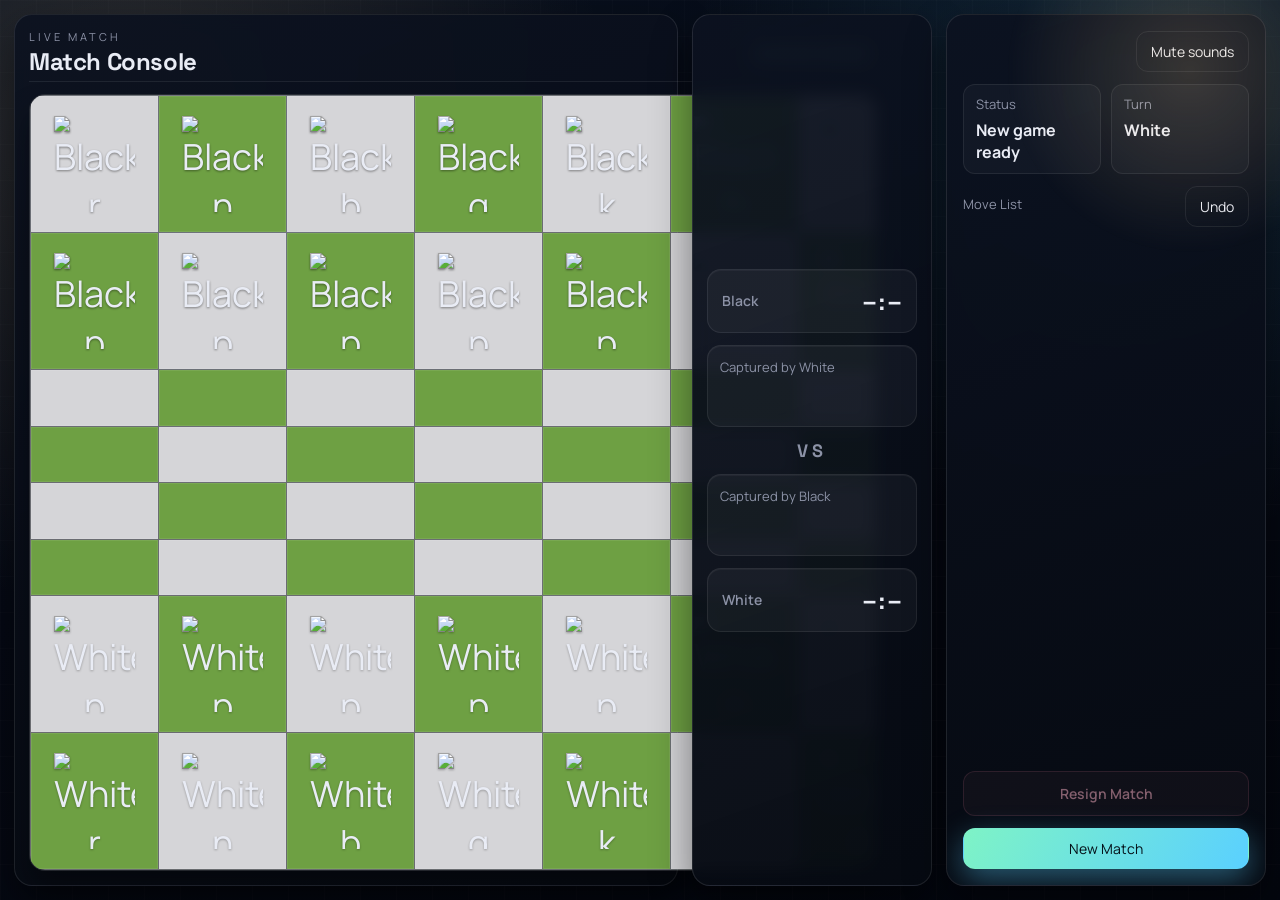
==== commit 49a20faf: "feat(ui): enhance focus layout with improved structure and styling for match console" ====
--- a/focus.html
+++ b/focus.html
@@ -11,14 +11,21 @@
 </head>
 <body class="focus-active">
     <div class="focus-layout active" id="focusLayout">
-        <div class="focus-board-area">
+        <section class="focus-board-area panel" aria-label="Live board">
+            <header class="focus-head">
+                <div>
+                    <p class="eyebrow">Live Match</p>
+                    <h1 class="focus-title">Match Console</h1>
+                </div>
+                <span class="focus-chip">Aurum Chess</span>
+            </header>
             <div class="board-shell" id="focusBoardShell">
                 <div class="board" id="focusBoard"></div>
                 <div class="board-overlay"></div>
             </div>
-        </div>
+        </section>
 
-        <div class="focus-center">
+        <aside class="focus-center panel" aria-label="Match status and clocks">
             <div class="focus-clock">
                 <span class="tag">Black</span>
                 <span class="time" id="focusTimeBlack">--:--</span>
@@ -40,9 +47,9 @@
                 <span class="tag">White</span>
                 <span class="time" id="focusTimeWhite">--:--</span>
             </div>
-        </div>
+        </aside>
 
-        <div class="focus-right panel">
+        <aside class="focus-right panel" aria-label="Move list and actions">
             <div class="focus-action-row">
                 <button id="muteToggleBtn" class="ghost" type="button" aria-pressed="false">Mute sounds</button>
             </div>
@@ -67,7 +74,7 @@
                 <button class="ghost exit-focus-btn post-match-action" id="exitFocusBtn" type="button" aria-label="Exit the match page">Exit Match</button>
             </div>
             <button id="newGameBtn" class="primary" type="button" aria-label="Start a fresh match">New Match</button>
-        </div>
+        </aside>
     </div>
 
     <div id="toastContainer" class="toast-container" aria-live="polite"></div>
--- a/styles/main.css
+++ b/styles/main.css
@@ -102,6 +102,18 @@
     transform: translateY(0);
 }
 
+.sr-only {
+    position: absolute;
+    width: 1px;
+    height: 1px;
+    padding: 0;
+    margin: -1px;
+    overflow: hidden;
+    clip: rect(0, 0, 0, 0);
+    white-space: nowrap;
+    border: 0;
+}
+
 button.primary {
     background: linear-gradient(120deg, var(--accent), var(--accent-2));
     color: #041018;
@@ -606,10 +618,15 @@
     pointer-events: auto;
     user-select: none;
     -webkit-user-drag: none;
-    transition: transform 0.1s ease;
+    transition: transform 0.12s ease, filter 0.12s ease;
     cursor: grab;
     object-fit: contain;
     filter: drop-shadow(0 1px 1px rgba(0, 0, 0, 0.35));
+}
+
+.square .piece.dragging {
+    transform: scale(1.08) rotate(-1deg);
+    filter: drop-shadow(0 10px 16px rgba(90, 208, 255, 0.35));
 }
 
 .square .piece:active {
@@ -659,6 +676,16 @@
     background: rgba(90, 208, 255, 0.28) !important;
     outline: 3px dashed var(--accent-strong);
     outline-offset: -3px;
+    transform: translateY(-1px);
+    transition: transform 0.12s ease, background 0.12s ease;
+}
+
+.square.drop-ready {
+    box-shadow: inset 0 0 0 3px rgba(126, 243, 198, 0.7), 0 0 16px rgba(126, 243, 198, 0.18);
+}
+
+.square.dragging-source {
+    box-shadow: inset 0 0 0 2px rgba(90, 208, 255, 0.55);
 }
 
 .square.in-check {
@@ -952,9 +979,37 @@
     top: 0;
     left: 0;
     z-index: 1000;
-    background: var(--bg);
+    gap: 14px;
+    padding: 14px;
+    background:
+        radial-gradient(circle at 10% 14%, rgba(255, 214, 150, 0.14), transparent 35%),
+        radial-gradient(circle at 88% 12%, rgba(90, 208, 255, 0.14), transparent 32%),
+        linear-gradient(160deg, #09111f 0%, #050914 45%, #03060e 100%);
     background-attachment: fixed;
     overflow: hidden;
+}
+
+.focus-layout.active::before {
+    content: '';
+    position: absolute;
+    inset: 0;
+    background-image: linear-gradient(rgba(255, 255, 255, 0.035) 1px, transparent 1px),
+        linear-gradient(90deg, rgba(255, 255, 255, 0.035) 1px, transparent 1px);
+    background-size: 36px 36px;
+    opacity: 0.45;
+    pointer-events: none;
+}
+
+.focus-layout.active::after {
+    content: '';
+    position: absolute;
+    right: -120px;
+    top: -140px;
+    width: 420px;
+    height: 420px;
+    background: radial-gradient(circle, rgba(255, 214, 150, 0.18), transparent 62%);
+    filter: blur(2px);
+    pointer-events: none;
 }
 
 body.focus-active > .focus-layout.active {
@@ -964,18 +1019,26 @@
 /* Left — board fills entire area as a square */
 .focus-board-area {
     flex: 1;
-    display: flex;
-    align-items: center;
-    justify-content: center;
-    padding: 12px;
+    display: grid;
+    grid-template-rows: auto minmax(0, 1fr);
+    gap: 12px;
     min-width: 0;
+    padding: 14px;
+    border-radius: 18px;
+    background: linear-gradient(160deg, rgba(12, 18, 32, 0.94), rgba(6, 10, 18, 0.98));
+    border: 1px solid rgba(255, 255, 255, 0.1);
+    box-shadow: 0 18px 40px rgba(0, 0, 0, 0.45);
 }
 
 .focus-board-area .board-shell {
-    width: calc(100vh - 24px);
+    width: min(calc(100vh - 52px), calc(100vw - 430px));
     max-width: 100%;
-    height: calc(100vh - 24px);
+    height: min(calc(100vh - 52px), calc(100vw - 430px));
     max-height: 100%;
+    border-radius: 16px;
+    border: 1px solid rgba(255, 255, 255, 0.12);
+    background: rgba(0, 0, 0, 0.22);
+    box-shadow: inset 0 1px 0 rgba(255, 255, 255, 0.04), 0 18px 28px rgba(0, 0, 0, 0.35);
 }
 
 .focus-board-area .board {
@@ -989,26 +1052,28 @@
 
 /* Center — clocks + captured */
 .focus-center {
-    width: 200px;
-    min-width: 200px;
+    width: 240px;
+    min-width: 240px;
     display: flex;
     flex-direction: column;
-    gap: 14px;
-    padding: 16px 12px;
+    gap: 12px;
+    padding: 14px;
     justify-content: center;
-    border-left: 1px solid var(--stroke);
-    border-right: 1px solid var(--stroke);
-    background: rgba(255, 255, 255, 0.02);
+    border-radius: 18px;
+    background: linear-gradient(160deg, rgba(12, 18, 32, 0.94), rgba(6, 10, 18, 0.98));
+    border: 1px solid rgba(255, 255, 255, 0.1);
+    box-shadow: 0 18px 40px rgba(0, 0, 0, 0.45);
 }
 
 .focus-clock {
-    border: 1px solid var(--stroke);
-    border-radius: 12px;
-    padding: 14px 16px;
-    background: rgba(255, 255, 255, 0.03);
+    border: 1px solid rgba(255, 255, 255, 0.08);
+    border-radius: 14px;
+    padding: 12px 14px;
+    background: rgba(255, 255, 255, 0.04);
     display: flex;
     align-items: center;
     justify-content: space-between;
+    box-shadow: inset 0 1px 0 rgba(255, 255, 255, 0.04);
 }
 
 .focus-clock .tag {
@@ -1023,10 +1088,11 @@
 }
 
 .focus-captured {
-    border: 1px solid var(--stroke);
-    border-radius: 12px;
+    border: 1px solid rgba(255, 255, 255, 0.08);
+    border-radius: 14px;
     padding: 12px;
-    background: rgba(255, 255, 255, 0.03);
+    background: rgba(255, 255, 255, 0.04);
+    box-shadow: inset 0 1px 0 rgba(255, 255, 255, 0.04);
 }
 
 .focus-captured .captured-row {
@@ -1050,18 +1116,53 @@
 
 /* Right — info + moves + exit */
 .focus-right {
-    width: 280px;
-    min-width: 280px;
+    width: 320px;
+    min-width: 320px;
     display: flex;
     flex-direction: column;
     gap: 12px;
     overflow: hidden;
+    border-radius: 18px;
+    background: linear-gradient(160deg, rgba(12, 18, 32, 0.94), rgba(6, 10, 18, 0.98));
+    border: 1px solid rgba(255, 255, 255, 0.1);
+    box-shadow: 0 18px 40px rgba(0, 0, 0, 0.45);
 }
 
 .focus-action-row {
     display: flex;
     justify-content: flex-end;
     gap: 10px;
+}
+
+.focus-head {
+    display: flex;
+    align-items: center;
+    justify-content: space-between;
+    gap: 10px;
+    padding-bottom: 4px;
+    border-bottom: 1px solid rgba(255, 255, 255, 0.08);
+}
+
+.focus-title {
+    margin: 2px 0 0;
+    font-family: 'Space Grotesk', 'Manrope', sans-serif;
+    font-size: 24px;
+    letter-spacing: -0.4px;
+}
+
+.focus-chip {
+    display: inline-flex;
+    align-items: center;
+    gap: 6px;
+    padding: 6px 10px;
+    border-radius: 999px;
+    background: rgba(126, 243, 198, 0.12);
+    border: 1px solid rgba(126, 243, 198, 0.18);
+    color: #bfffe8;
+    font-size: 12px;
+    font-weight: 700;
+    text-transform: uppercase;
+    letter-spacing: 0.16em;
 }
 
 .focus-info {
@@ -1104,35 +1205,68 @@
     margin: 0;
     min-height: 100vh;
     height: 100dvh;
-    padding: 12px;
+    padding: 16px;
     overflow: hidden;
+    background: radial-gradient(circle at 15% 10%, rgba(255, 214, 150, 0.18), transparent 45%),
+        radial-gradient(circle at 85% 20%, rgba(90, 208, 255, 0.18), transparent 40%),
+        linear-gradient(160deg, #0a0f1b 0%, #050914 45%, #03060e 100%);
+    position: relative;
+    isolation: isolate;
+}
+
+.review-page-body::before {
+    content: '';
+    position: absolute;
+    inset: 0;
+    background-image: linear-gradient(rgba(255, 255, 255, 0.03) 1px, transparent 1px),
+        linear-gradient(90deg, rgba(255, 255, 255, 0.03) 1px, transparent 1px);
+    background-size: 36px 36px;
+    opacity: 0.4;
+    pointer-events: none;
+    z-index: -1;
+}
+
+.review-page-body::after {
+    content: '';
+    position: absolute;
+    right: -220px;
+    top: -220px;
+    width: 420px;
+    height: 420px;
+    background: radial-gradient(circle, rgba(255, 214, 150, 0.2), transparent 65%);
+    filter: blur(1px);
+    pointer-events: none;
+    z-index: -1;
 }
 
 .review-layout {
-    max-width: 100%;
-    margin: 0;
-    display: grid;
-    grid-template-columns: 1fr minmax(280px, 320px);
-    gap: 12px;
+    max-width: 1400px;
+    margin: 0 auto;
+    display: grid;
+    grid-template-columns: minmax(0, 1fr) minmax(300px, 360px);
+    gap: 14px;
     height: 100%;
     min-height: 0;
 }
 
 .review-board-area {
     display: grid;
-    gap: 8px;
+    gap: 10px;
     height: 100%;
     overflow: hidden;
     grid-template-rows: auto minmax(0, 1fr) auto auto auto;
     min-width: 0;
     min-height: 0;
+    background: linear-gradient(160deg, rgba(14, 20, 34, 0.9), rgba(6, 10, 18, 0.96));
+    border-color: rgba(255, 255, 255, 0.1);
+    box-shadow: 0 18px 40px rgba(0, 0, 0, 0.45);
 }
 
 .review-stage {
     display: grid;
     grid-template-columns: auto minmax(0, 1fr);
-    gap: 12px;
-    align-items: center;
+    gap: 14px;
+    align-items: stretch;
     min-height: 0;
 }
 
@@ -1141,19 +1275,33 @@
     align-items: center;
     justify-items: center;
     gap: 8px;
-    width: 44px;
+    width: 60px;
+    min-width: 60px;
     height: 100%;
+    padding: 8px 6px;
+    border-radius: 14px;
+    background: linear-gradient(180deg, rgba(9, 14, 24, 0.96), rgba(7, 10, 18, 0.98));
+    border: 1px solid rgba(255, 255, 255, 0.09);
+    box-shadow: inset 0 1px 0 rgba(255, 255, 255, 0.06), 0 12px 24px rgba(0, 0, 0, 0.35);
 }
 
 .review-eval-bar {
     position: relative;
-    width: 12px;
+    width: 14px;
     height: 100%;
     border-radius: 999px;
-    border: 1px solid var(--stroke);
-    background: linear-gradient(180deg, #f4f7ff 0%, #f4f7ff 50%, #141822 50%, #141822 100%);
+    border: 1px solid rgba(255, 255, 255, 0.16);
+    background: linear-gradient(180deg, rgba(20, 28, 44, 0.98) 0%, rgba(10, 14, 24, 0.98) 100%);
     overflow: hidden;
-    box-shadow: inset 0 0 8px rgba(0, 0, 0, 0.25);
+    box-shadow: inset 0 0 0 1px rgba(255, 255, 255, 0.03), inset 0 0 12px rgba(0, 0, 0, 0.45);
+}
+
+.review-eval-bar::before {
+    content: '';
+    position: absolute;
+    inset: 0;
+    background: linear-gradient(180deg, rgba(255, 255, 255, 0.06), transparent 35%, rgba(255, 255, 255, 0.04) 70%, transparent);
+    pointer-events: none;
 }
 
 .review-eval-fill {
@@ -1162,25 +1310,59 @@
     bottom: 0;
     width: 100%;
     height: 50%;
-    background: #f4f7ff;
-    transition: height 0.2s ease;
+    border-radius: inherit;
+    background: linear-gradient(180deg, rgba(126, 243, 198, 0.98), rgba(90, 208, 255, 0.98));
+    box-shadow: 0 0 18px rgba(90, 208, 255, 0.35);
+    transition: height 0.18s ease, background 0.18s ease, box-shadow 0.18s ease;
+}
+
+.review-eval-bar[data-side="black"] .review-eval-fill {
+    background: linear-gradient(180deg, rgba(255, 179, 71, 0.98), rgba(255, 125, 144, 0.98));
+    box-shadow: 0 0 18px rgba(255, 145, 97, 0.35);
+}
+
+.review-eval-bar[data-side="balanced"] .review-eval-fill {
+    background: linear-gradient(180deg, rgba(126, 243, 198, 0.92), rgba(255, 210, 143, 0.95));
+    box-shadow: 0 0 16px rgba(255, 210, 143, 0.25);
 }
 
 .review-eval-marker {
     position: absolute;
-    left: -4px;
-    width: 20px;
-    height: 2px;
-    background: var(--accent-2);
-    box-shadow: 0 0 8px rgba(90, 208, 255, 0.6);
+    left: 50%;
+    width: 22px;
+    height: 3px;
+    border-radius: 999px;
+    background: linear-gradient(90deg, rgba(255, 255, 255, 0.95), rgba(90, 208, 255, 0.98));
+    box-shadow: 0 0 10px rgba(90, 208, 255, 0.8), 0 0 18px rgba(126, 243, 198, 0.18);
     top: 50%;
-    transform: translateY(-50%);
+    transform: translate(-50%, -50%);
+    z-index: 2;
 }
 
 .review-eval-score {
     font-size: 12px;
-    font-weight: 700;
+    font-weight: 800;
+    letter-spacing: 0.02em;
     color: var(--text);
+    padding: 6px 8px;
+    border-radius: 999px;
+    border: 1px solid rgba(255, 255, 255, 0.16);
+    background: rgba(255, 255, 255, 0.06);
+    text-align: center;
+    min-width: 68px;
+    box-shadow: inset 0 1px 0 rgba(255, 255, 255, 0.08), 0 8px 18px rgba(0, 0, 0, 0.18);
+}
+
+.review-eval-score.positive {
+    color: #aefad6;
+    border-color: rgba(126, 243, 198, 0.28);
+    background: rgba(126, 243, 198, 0.12);
+}
+
+.review-eval-score.negative {
+    color: #ffd7b7;
+    border-color: rgba(255, 179, 71, 0.28);
+    background: rgba(255, 179, 71, 0.12);
 }
 
 .review-head {
@@ -1188,12 +1370,21 @@
     align-items: center;
     justify-content: space-between;
     gap: 8px;
+    padding-bottom: 6px;
+    border-bottom: 1px solid rgba(255, 255, 255, 0.06);
+}
+
+.review-head-actions {
+    display: flex;
+    align-items: center;
+    gap: 8px;
 }
 
 .review-head h1 {
     margin: 0;
     font-family: 'Space Grotesk', 'Manrope', sans-serif;
-    font-size: 22px;
+    font-size: 24px;
+    letter-spacing: -0.4px;
 }
 
 .review-head .eyebrow {
@@ -1206,8 +1397,27 @@
 
 .review-controls {
     display: grid;
-    grid-template-columns: repeat(5, 1fr);
-    gap: 6px;
+    grid-template-columns: repeat(5, minmax(0, 1fr));
+    gap: 8px;
+    padding: 8px;
+    border-radius: 12px;
+    background: rgba(8, 12, 22, 0.6);
+    border: 1px solid rgba(255, 255, 255, 0.08);
+}
+
+.review-controls button {
+    font-weight: 700;
+    font-size: 13px;
+    letter-spacing: 0.3px;
+    background: rgba(255, 255, 255, 0.04);
+    border-radius: 10px;
+}
+
+.review-controls button.is-playing {
+    background: linear-gradient(120deg, #ffd28f, #7ef3c6);
+    color: #1b1403;
+    border-color: transparent;
+    box-shadow: 0 10px 24px rgba(255, 210, 143, 0.25);
 }
 
 #reviewBoardShell {
@@ -1220,8 +1430,9 @@
     align-items: center;
     justify-content: center;
     overflow: hidden;
-    background: rgba(0, 0, 0, 0.2);
-    border-radius: 12px;
+    background: rgba(0, 0, 0, 0.25);
+    border-radius: 14px;
+    border: 1px solid rgba(255, 255, 255, 0.12);
 }
 
 #reviewBoard {
@@ -1273,15 +1484,15 @@
     width: 100%;
     height: 70px;
     border-radius: 10px;
-    background: rgba(12, 18, 32, 0.6);
-    border: 1px solid var(--stroke);
+    background: linear-gradient(160deg, rgba(14, 22, 36, 0.8), rgba(8, 12, 22, 0.8));
+    border: 1px solid rgba(255, 255, 255, 0.1);
     display: block;
 }
 
 .review-result {
     margin: 0;
     font-weight: 700;
-    font-size: 12px;
+    font-size: 13px;
 }
 
 .review-side {
@@ -1291,12 +1502,14 @@
     height: 100%;
     overflow: hidden;
     min-height: 0;
+    background: linear-gradient(160deg, rgba(12, 18, 32, 0.92), rgba(6, 10, 18, 0.96));
+    border-color: rgba(255, 255, 255, 0.1);
 }
 
 .review-engine {
     border: 1px solid var(--stroke);
     border-radius: 10px;
-    background: rgba(255, 255, 255, 0.03);
+    background: rgba(255, 255, 255, 0.04);
     padding: 10px;
     display: grid;
     gap: 8px;
@@ -1325,6 +1538,7 @@
     font-size: 12px;
     line-height: 1.4;
     color: var(--text);
+    font-family: 'Space Grotesk', 'Manrope', sans-serif;
 }
 
 .review-engine-line.alt {
@@ -1343,7 +1557,7 @@
 .review-meta {
     border: 1px solid var(--stroke);
     border-radius: 10px;
-    background: rgba(255, 255, 255, 0.03);
+    background: rgba(255, 255, 255, 0.04);
     padding: 8px 10px;
     display: grid;
     gap: 4px;
@@ -1370,7 +1584,7 @@
 
 .review-move-list {
     margin: 0;
-    padding: 6px 4px;
+    padding: 8px;
     list-style: none;
     overflow-y: auto;
     overflow-x: hidden;
@@ -1379,18 +1593,27 @@
     align-content: start;
     height: 100%;
     min-height: 0;
+    border-radius: 12px;
+    background: rgba(6, 10, 18, 0.45);
+    border: 1px solid rgba(255, 255, 255, 0.06);
 }
 
 .review-nav-move {
-    border: 1px solid var(--stroke);
-    border-radius: 8px;
-    padding: 6px 8px;
+    list-style: none;
+}
+
+.review-nav-button {
+    width: 100%;
+    border: 1px solid rgba(255, 255, 255, 0.08);
+    border-radius: 10px;
+    padding: 8px 10px;
     background: rgba(255, 255, 255, 0.03);
     cursor: pointer;
     transition: border-color 0.2s ease, background 0.2s ease, transform 0.15s ease;
     font-size: 12px;
     display: grid;
     gap: 4px;
+    text-align: left;
 }
 
 .review-nav-top {
@@ -1404,25 +1627,31 @@
     font-weight: 600;
 }
 
-.review-nav-move:hover {
+.review-nav-button:hover {
     transform: translateY(-1px);
     border-color: rgba(255, 255, 255, 0.18);
 }
 
-.review-nav-move.preview {
+.review-nav-button:focus-visible {
+    outline: 3px solid rgba(255, 210, 143, 0.45);
+    outline-offset: 2px;
+}
+
+.review-nav-move.preview .review-nav-button {
     border-color: rgba(126, 243, 198, 0.5);
     box-shadow: 0 8px 20px rgba(126, 243, 198, 0.2);
 }
 
-.review-nav-move.active {
-    border-color: var(--accent-2);
-    background: rgba(90, 208, 255, 0.14);
+.review-nav-move.active .review-nav-button {
+    border-color: rgba(255, 210, 143, 0.5);
+    background: rgba(255, 210, 143, 0.12);
 }
 
 .review-empty {
     margin: 0;
     color: var(--muted);
     font-size: 13px;
+    padding: 6px 2px;
 }
 
 @media (max-width: 1100px) {
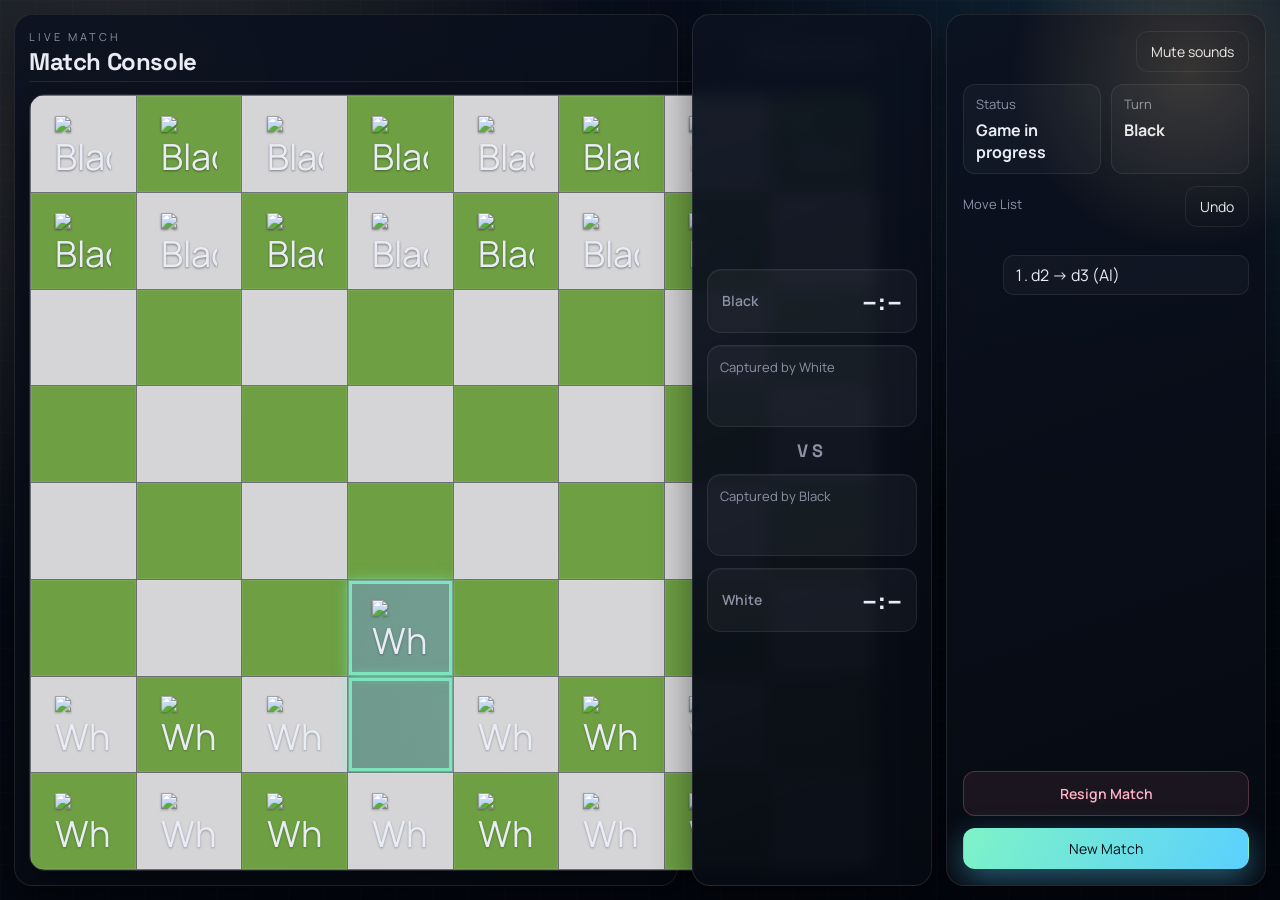
==== commit bcf45479: "feat: implement chess game review interface with custom CSS styling and logic files" ====
--- a/focus.html
+++ b/focus.html
@@ -20,6 +20,7 @@
                 <span class="focus-chip">Aurum Chess</span>
             </header>
             <div class="board-shell" id="focusBoardShell">
+                <canvas class="board-particles-canvas" id="focusParticlesCanvas"></canvas>
                 <div class="board" id="focusBoard"></div>
                 <div class="board-overlay"></div>
             </div>
--- a/styles/main.css
+++ b/styles/main.css
@@ -32,11 +32,49 @@
     overflow-x: hidden;
 }
 
+body.home-page-body {
+    padding: 16px;
+    overflow: auto;
+    background:
+        radial-gradient(circle at 15% 10%, rgba(255, 214, 150, 0.14), transparent 35%),
+        radial-gradient(circle at 88% 12%, rgba(90, 208, 255, 0.14), transparent 32%),
+        linear-gradient(160deg, #09111f 0%, #050914 45%, #03060e 100%);
+    position: relative;
+    isolation: isolate;
+}
+
+body.home-page-body::before {
+    content: '';
+    position: fixed;
+    inset: 0;
+    background-image: linear-gradient(rgba(255, 255, 255, 0.035) 1px, transparent 1px),
+        linear-gradient(90deg, rgba(255, 255, 255, 0.035) 1px, transparent 1px);
+    background-size: 36px 36px;
+    opacity: 0.45;
+    pointer-events: none;
+    z-index: -1;
+}
+
+body.home-page-body::after {
+    content: '';
+    position: fixed;
+    right: -180px;
+    top: -170px;
+    width: 420px;
+    height: 420px;
+    background: radial-gradient(circle, rgba(255, 214, 150, 0.18), transparent 62%);
+    filter: blur(2px);
+    pointer-events: none;
+    z-index: -1;
+}
+
 .hero-grid {
-    max-width: 1400px;
+    max-width: 1180px;
     margin: 0 auto;
     display: grid;
     gap: 18px;
+    position: relative;
+    z-index: 1;
 }
 
 .topbar {
@@ -44,10 +82,10 @@
     align-items: center;
     justify-content: space-between;
     padding: 18px 20px;
-    border: 1px solid var(--stroke);
-    border-radius: 16px;
-    background: linear-gradient(135deg, rgba(255,255,255,0.05), rgba(255,255,255,0.01));
-    box-shadow: var(--glow), var(--shadow);
+    border: 1px solid rgba(255, 255, 255, 0.10);
+    border-radius: 18px;
+    background: linear-gradient(160deg, rgba(12, 18, 32, 0.94), rgba(6, 10, 18, 0.98));
+    box-shadow: 0 18px 40px rgba(0, 0, 0, 0.45), 0 0 0 1px rgba(255, 255, 255, 0.02) inset;
 }
 
 h1 {
@@ -382,6 +420,10 @@
 
 .home-layout .panel.controls {
     width: 100%;
+    border-radius: 18px;
+    background: linear-gradient(160deg, rgba(12, 18, 32, 0.94), rgba(6, 10, 18, 0.98));
+    border: 1px solid rgba(255, 255, 255, 0.10);
+    box-shadow: 0 18px 40px rgba(0, 0, 0, 0.45);
 }
 
 .panel {
@@ -471,7 +513,10 @@
     align-items: center;
     grid-template-columns: 36px 1fr;
     grid-template-rows: auto auto;
-    background: rgba(255, 255, 255, 0.03);
+    background: rgba(255, 255, 255, 0.04);
+    border: 1px solid rgba(255, 255, 255, 0.08);
+    border-radius: 14px;
+    box-shadow: inset 0 1px 0 rgba(255, 255, 255, 0.04);
 }
 
 .theme-card .swatch {
@@ -612,8 +657,13 @@
 }
 
 .square .piece {
-    width: 84%;
-    height: 84%;
+    width: 100%;
+    height: 100%;
+    min-width: 26px;
+    min-height: 26px;
+    max-width: 56px;
+    max-height: 56px;
+    aspect-ratio: 1 / 1;
     display: block;
     pointer-events: auto;
     user-select: none;
@@ -622,6 +672,7 @@
     cursor: grab;
     object-fit: contain;
     filter: drop-shadow(0 1px 1px rgba(0, 0, 0, 0.35));
+    transform: translateZ(0);
 }
 
 .square .piece.dragging {
@@ -856,12 +907,26 @@
         padding: 10px;
     }
 
+    .hero-grid {
+        max-width: 100%;
+        gap: 12px;
+    }
+
+    .topbar {
+        padding: 14px;
+        border-radius: 16px;
+    }
+
     h1 {
         font-size: 26px;
     }
 
     .top-actions button {
         flex-basis: 100%;
+    }
+
+    .theme-grid {
+        grid-template-columns: 1fr;
     }
 
     .board-shell {
@@ -874,6 +939,43 @@
 
     .moves .move-list {
         max-height: 240px;
+    }
+}
+
+@media (max-width: 480px) {
+    body {
+        padding: 8px;
+    }
+
+    .topbar {
+        padding: 12px;
+    }
+
+    .panel,
+    .focus-board-area,
+    .focus-center,
+    .focus-right {
+        border-radius: 14px;
+    }
+
+    .segmented,
+    .segmented.small,
+    .chips {
+        grid-template-columns: 1fr;
+        display: grid;
+        gap: 8px;
+    }
+
+    .theme-card {
+        grid-template-columns: 1fr;
+        grid-template-rows: auto auto auto;
+        align-items: stretch;
+    }
+
+    .theme-card .swatch {
+        width: 100%;
+        height: 62px;
+        grid-row: 1;
     }
 }
 
@@ -1701,6 +1803,26 @@
 @media (max-width: 720px) {
     .review-page-body {
         padding: 10px;
+        overflow-y: auto;
+    }
+
+    .review-layout {
+        grid-template-columns: 1fr;
+        gap: 10px;
+        height: auto;
+        min-height: 0;
+    }
+
+    .review-board-area,
+    .review-side {
+        height: auto;
+        min-height: 0;
+        overflow: visible;
+    }
+
+    .review-stage {
+        grid-template-columns: 1fr;
+        gap: 10px;
     }
 
     .review-head {
@@ -1713,17 +1835,70 @@
         font-size: 18px;
     }
 
+    .review-eval-rail {
+        width: 100%;
+        height: 42px;
+        grid-template-columns: auto 1fr;
+        padding: 6px;
+    }
+
+    .review-eval-bar {
+        width: 100%;
+        height: 10px;
+    }
+
+    .review-eval-fill {
+        width: 50%;
+        height: 100%;
+    }
+
+    .review-eval-marker {
+        width: 2px;
+        height: 18px;
+        left: 50%;
+        top: -4px;
+        transform: translateX(-50%);
+    }
+
+    .review-eval-score {
+        min-width: 0;
+        font-size: 11px;
+        text-align: left;
+    }
+
     .review-controls {
         grid-template-columns: repeat(5, minmax(0, 1fr));
         gap: 4px;
     }
 
+    .review-summary-row,
+    .review-engine-meta {
+        flex-direction: column;
+        align-items: flex-start;
+    }
+
     .review-board-area {
         gap: 6px;
     }
 
     .review-side {
         max-height: none;
+    }
+}
+
+@media (max-width: 480px) {
+    .review-page-body {
+        padding: 8px;
+    }
+
+    .review-controls button {
+        padding: 8px 4px;
+        font-size: 12px;
+    }
+
+    .review-eval-score {
+        font-size: 10px;
+        padding: 5px 6px;
     }
 }
 
@@ -1749,47 +1924,67 @@
 }
 
 /* Focus mode mobile overrides (after base styles for priority) */
-@media (max-width: 900px) {
+@media (max-width: 980px) {
     .focus-layout.active {
         flex-direction: column;
-        height: 100dvh;
+        align-items: stretch;
+        width: 100vw;
+        min-height: 100dvh;
+        height: auto;
         overflow-y: auto;
-    }
-
-    .focus-board-area {
-        height: auto;
-        min-height: min(56dvh, 72vw);
-        padding: 8px;
-    }
-
-    .focus-board-area .board-shell {
-        width: min(calc(100vw - 20px), calc(100dvh - 280px));
-        height: min(calc(100vw - 20px), calc(100dvh - 280px));
-        max-width: 100%;
-        max-height: calc(100vw - 20px);
-    }
-
-    .focus-center {
-        width: 100%;
-        min-width: 0;
-        flex-direction: row;
-        flex-wrap: wrap;
+        overflow-x: hidden;
+        padding: 10px;
         gap: 10px;
-        border-left: none;
-        border-right: none;
-        border-top: 1px solid var(--stroke);
-        border-bottom: 1px solid var(--stroke);
-    }
-
-    .focus-center .focus-clock,
-    .focus-center .focus-captured {
-        flex: 1 1 45%;
-    }
-
+    }
+
+    .focus-board-area,
+    .focus-center,
     .focus-right {
         width: 100%;
         min-width: 0;
-        padding: 12px 12px 16px;
+        max-width: 100%;
+    }
+
+    .focus-board-area {
+        min-height: 0;
+        padding: 10px;
+    }
+
+    .focus-board-area .board-shell {
+        width: min(100%, 560px);
+        max-width: 560px;
+        height: auto;
+        aspect-ratio: 1 / 1;
+        max-height: min(72vh, 560px);
+        margin: 0 auto;
+    }
+
+    .focus-center {
+        flex-direction: row;
+        flex-wrap: wrap;
+        justify-content: stretch;
+        gap: 10px;
+        padding: 10px;
+        border-left: none;
+        border-right: none;
+        border-top: 1px solid rgba(255, 255, 255, 0.08);
+        border-bottom: 1px solid rgba(255, 255, 255, 0.08);
+    }
+
+    .focus-center .focus-clock,
+    .focus-center .focus-captured {
+        flex: 1 1 calc(50% - 5px);
+        min-width: 0;
+    }
+
+    .focus-right {
+        padding: 12px;
+        gap: 10px;
+        overflow: visible;
+    }
+
+    .focus-right .move-list {
+        max-height: 260px;
     }
 
     .focus-clock .time {
@@ -1799,25 +1994,24 @@
     .focus-captured .captured-row {
         font-size: 20px;
     }
-
-    .focus-right .move-list {
-        max-height: 260px;
-    }
-}
-
-@media (max-width: 600px) {
+}
+
+@media (max-width: 600px), (max-height: 700px) and (orientation: landscape) {
     .focus-layout.active {
-        gap: 0;
+        gap: 8px;
+        padding: 8px;
+        height: auto;
+        min-height: 100dvh;
     }
 
     .focus-board-area {
-        min-height: min(54dvh, 78vw);
-        padding: 6px;
+        padding: 8px;
     }
 
     .focus-board-area .board-shell {
-        width: min(calc(100vw - 12px), calc(100dvh - 320px));
-        height: min(calc(100vw - 12px), calc(100dvh - 320px));
+        width: min(100vw - 16px, 420px);
+        max-width: 420px;
+        max-height: min(92vw, 420px);
     }
 
     .focus-center {
@@ -1828,6 +2022,11 @@
     .focus-center .focus-clock,
     .focus-center .focus-captured {
         flex-basis: 100%;
+        flex: 1 1 100%;
+    }
+
+    .focus-vs {
+        display: none;
     }
 
     .focus-right {
@@ -1847,3 +2046,26 @@
         gap: 4px;
     }
 }
+
+/* ── Board particle effects and sandbox styles ── */
+.board-particles-canvas {
+    position: absolute;
+    top: 0;
+    left: 0;
+    width: 100%;
+    height: 100%;
+    pointer-events: none;
+    z-index: 10;
+}
+
+.sandbox-active {
+    box-shadow: 0 0 22px rgba(126, 243, 198, 0.5) !important;
+    border: 2px solid rgba(126, 243, 198, 0.7) !important;
+}
+
+#sandboxToggleBtn.active {
+    background: rgba(126, 243, 198, 0.22) !important;
+    border-color: rgba(126, 243, 198, 0.5) !important;
+    color: #bfffe8 !important;
+    box-shadow: 0 0 12px rgba(126, 243, 198, 0.2);
+}
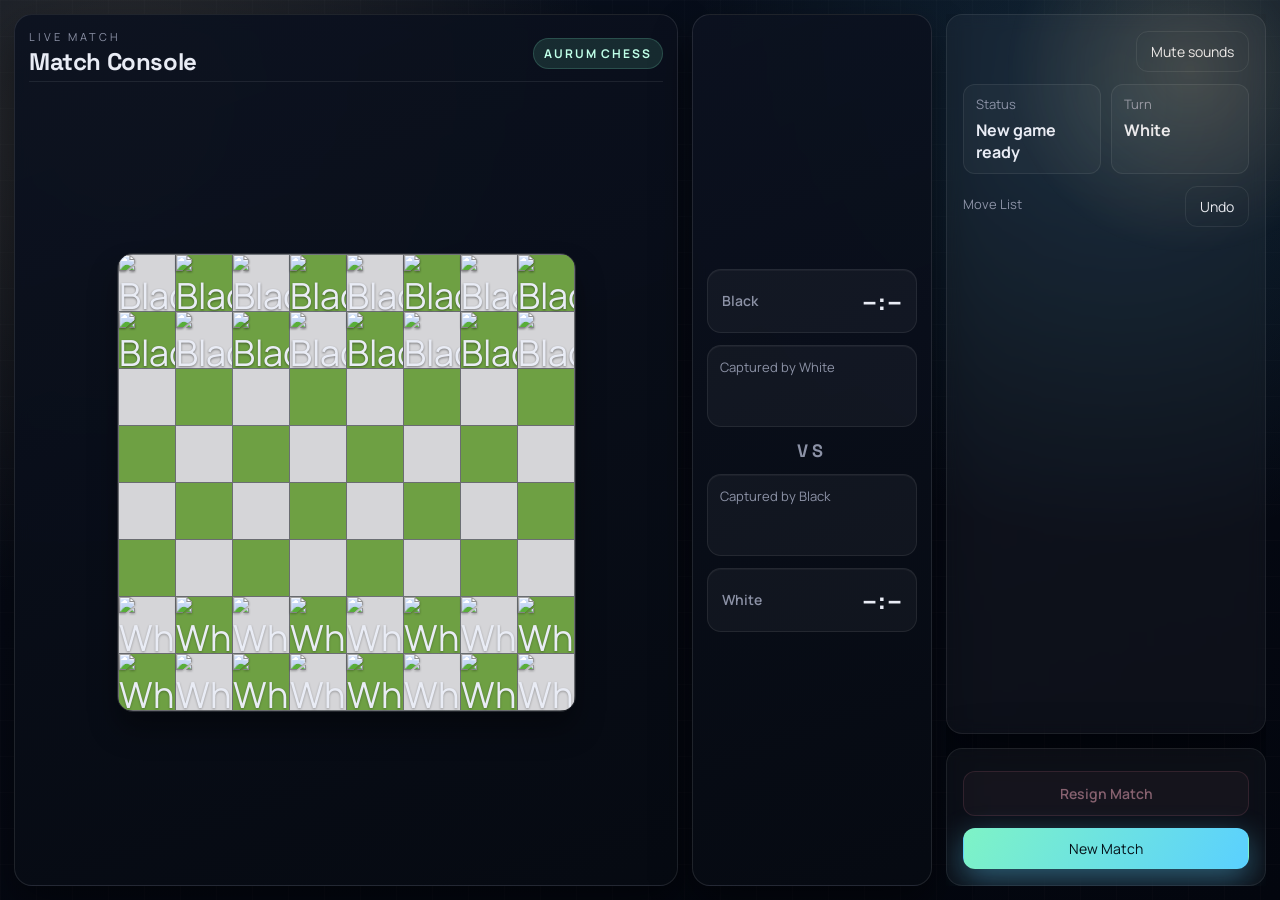
==== commit 125bd471: "refactor: restructure focus sidebar layout and introduce base styles in main.css" ====
--- a/focus.html
+++ b/focus.html
@@ -50,32 +50,39 @@
             </div>
         </aside>
 
-        <aside class="focus-right panel" aria-label="Move list and actions">
-            <div class="focus-action-row">
-                <button id="muteToggleBtn" class="ghost" type="button" aria-pressed="false">Mute sounds</button>
-            </div>
-            <div class="focus-info">
-                <div class="status">
-                    <p class="label">Status</p>
-                    <p class="value" id="focusStatusText" role="status" aria-live="polite">Ready</p>
+        <div class="focus-right-column">
+            <aside class="focus-right-top panel" aria-label="Move list and status">
+                <div class="focus-top-section">
+                    <div class="focus-action-row">
+                        <button id="muteToggleBtn" class="ghost" type="button" aria-pressed="false">Mute sounds</button>
+                    </div>
+                    <div class="focus-info">
+                        <div class="status">
+                            <p class="label">Status</p>
+                            <p class="value" id="focusStatusText" role="status" aria-live="polite">Ready</p>
+                        </div>
+                        <div class="status">
+                            <p class="label">Turn</p>
+                            <p class="value" id="focusTurnText" role="status" aria-live="polite">White</p>
+                        </div>
+                    </div>
+                    <div class="label-row">
+                        <p class="label">Move List</p>
+                        <button class="ghost" id="focusUndoBtn" type="button" aria-label="Undo last move">Undo</button>
+                    </div>
                 </div>
-                <div class="status">
-                    <p class="label">Turn</p>
-                    <p class="value" id="focusTurnText" role="status" aria-live="polite">White</p>
+                <ol id="focusMoveList" class="move-list"></ol>
+            </aside>
+            
+            <aside class="focus-right-bottom panel" aria-label="Match actions">
+                <button id="resignBtn" class="resign secondary" type="button" aria-label="Resign the current match">Resign Match</button>
+                <div class="focus-post-actions" id="focusPostActions">
+                    <button id="reviewGameBtn" class="ghost post-match-action" type="button" disabled aria-label="Open post-game review">Review Game</button>
+                    <button class="ghost exit-focus-btn post-match-action" id="exitFocusBtn" type="button" aria-label="Exit the match page">Exit Match</button>
                 </div>
-            </div>
-            <div class="label-row">
-                <p class="label">Move List</p>
-                <button class="ghost" id="focusUndoBtn" type="button" aria-label="Undo last move">Undo</button>
-            </div>
-            <ol id="focusMoveList" class="move-list"></ol>
-            <button id="resignBtn" class="resign secondary" type="button" aria-label="Resign the current match">Resign Match</button>
-            <div class="focus-post-actions" id="focusPostActions">
-                <button id="reviewGameBtn" class="ghost post-match-action" type="button" disabled aria-label="Open post-game review">Review Game</button>
-                <button class="ghost exit-focus-btn post-match-action" id="exitFocusBtn" type="button" aria-label="Exit the match page">Exit Match</button>
-            </div>
-            <button id="newGameBtn" class="primary" type="button" aria-label="Start a fresh match">New Match</button>
-        </aside>
+                <button id="newGameBtn" class="primary" type="button" aria-label="Start a fresh match">New Match</button>
+            </aside>
+        </div>
     </div>
 
     <div id="toastContainer" class="toast-container" aria-live="polite"></div>
--- a/styles/main.css
+++ b/styles/main.css
@@ -646,6 +646,9 @@
     -webkit-tap-highlight-color: transparent;
     transition: background 0.2s ease, transform 0.1s ease;
     border-radius: 0;
+    border: none;
+    padding: 0;
+    margin: 0;
 }
 
 .square.light {
@@ -1121,6 +1124,7 @@
 /* Left — board fills entire area as a square */
 .focus-board-area {
     flex: 1;
+    height: calc(100vh - 28px);
     display: grid;
     grid-template-rows: auto minmax(0, 1fr);
     gap: 12px;
@@ -1133,10 +1137,12 @@
 }
 
 .focus-board-area .board-shell {
-    width: min(calc(100vh - 52px), calc(100vw - 430px));
+    width: auto;
+    height: auto;
     max-width: 100%;
-    height: min(calc(100vh - 52px), calc(100vw - 430px));
     max-height: 100%;
+    aspect-ratio: 1 / 1;
+    margin: auto;
     border-radius: 16px;
     border: 1px solid rgba(255, 255, 255, 0.12);
     background: rgba(0, 0, 0, 0.22);
@@ -1156,6 +1162,7 @@
 .focus-center {
     width: 240px;
     min-width: 240px;
+    height: calc(100vh - 28px);
     display: flex;
     flex-direction: column;
     gap: 12px;
@@ -1217,17 +1224,30 @@
 }
 
 /* Right — info + moves + exit */
-.focus-right {
+.focus-right-column {
     width: 320px;
     min-width: 320px;
+    height: calc(100vh - 28px);
+    display: flex;
+    flex-direction: column;
+    gap: 14px;
+    overflow: hidden;
+}
+
+.focus-right-top {
+    flex: 1;
+    height: 0;
     display: flex;
     flex-direction: column;
     gap: 12px;
     overflow: hidden;
-    border-radius: 18px;
-    background: linear-gradient(160deg, rgba(12, 18, 32, 0.94), rgba(6, 10, 18, 0.98));
-    border: 1px solid rgba(255, 255, 255, 0.1);
-    box-shadow: 0 18px 40px rgba(0, 0, 0, 0.45);
+    min-height: 0;
+}
+
+.focus-right-bottom {
+    display: grid;
+    gap: 12px;
+    flex-shrink: 0;
 }
 
 .focus-action-row {
@@ -1273,16 +1293,27 @@
     gap: 10px;
 }
 
-.focus-right .move-list {
+.focus-top-section {
+    display: flex;
+    flex-direction: column;
+    gap: 12px;
+}
+
+.focus-right-top .move-list {
+    margin: 12px 0 0;
+    padding-left: 20px;
+    overflow-y: auto;
+    display: flex;
+    flex-direction: column;
+    gap: 8px;
     flex: 1;
-    max-height: none;
-    overflow-y: auto;
+    height: 0;
+    min-height: 0;
 }
 
 .focus-post-actions {
     display: none;
     gap: 10px;
-    margin-top: auto;
 }
 
 .focus-post-actions.visible {
@@ -1946,6 +1977,7 @@
     }
 
     .focus-board-area {
+        height: auto;
         min-height: 0;
         padding: 10px;
     }
@@ -1960,6 +1992,7 @@
     }
 
     .focus-center {
+        height: auto;
         flex-direction: row;
         flex-wrap: wrap;
         justify-content: stretch;
@@ -1977,13 +2010,19 @@
         min-width: 0;
     }
 
-    .focus-right {
-        padding: 12px;
+    .focus-right-column {
         gap: 10px;
-        overflow: visible;
-    }
-
-    .focus-right .move-list {
+        height: auto;
+    }
+
+    .focus-right-top {
+        height: auto;
+        flex: none;
+    }
+
+    .focus-right-top .move-list {
+        height: auto;
+        flex: none;
         max-height: 260px;
     }
 
@@ -2029,8 +2068,7 @@
         display: none;
     }
 
-    .focus-right {
-        padding: 10px;
+    .focus-right-column {
         gap: 10px;
     }
 
